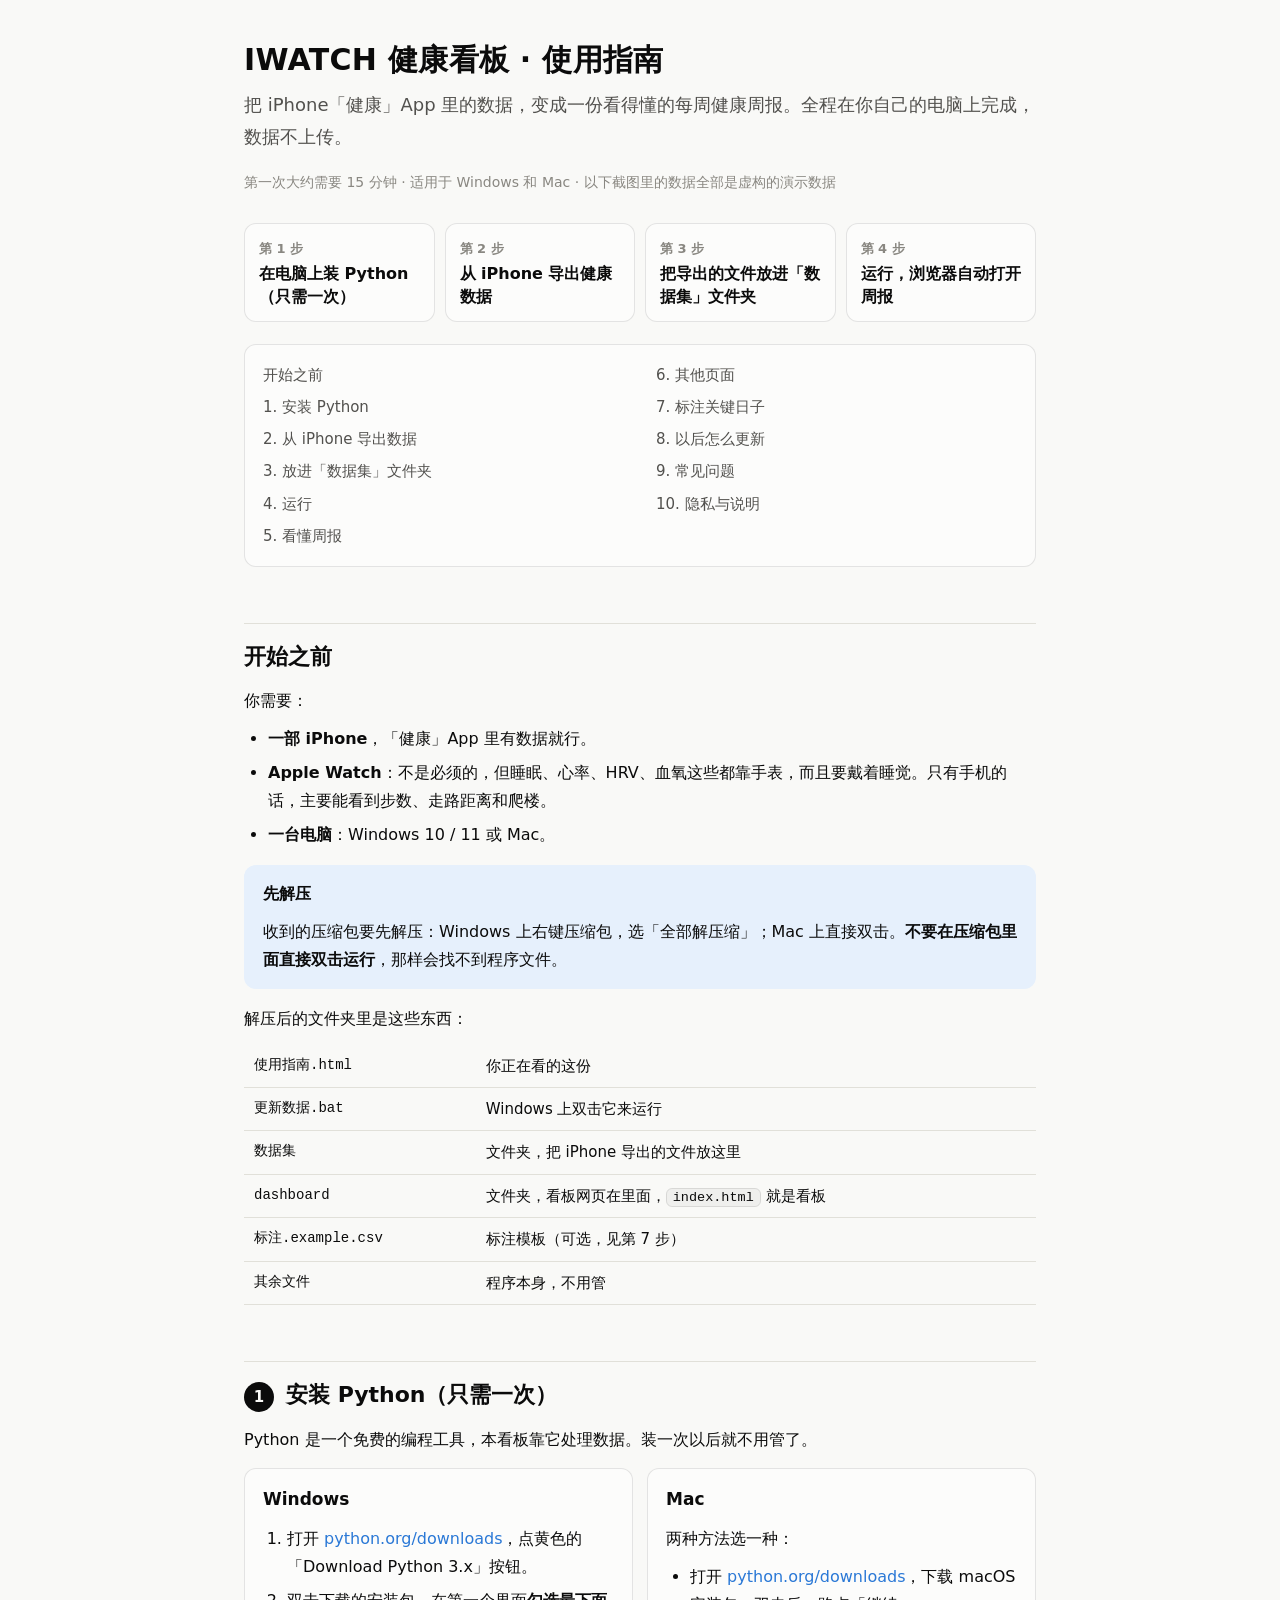
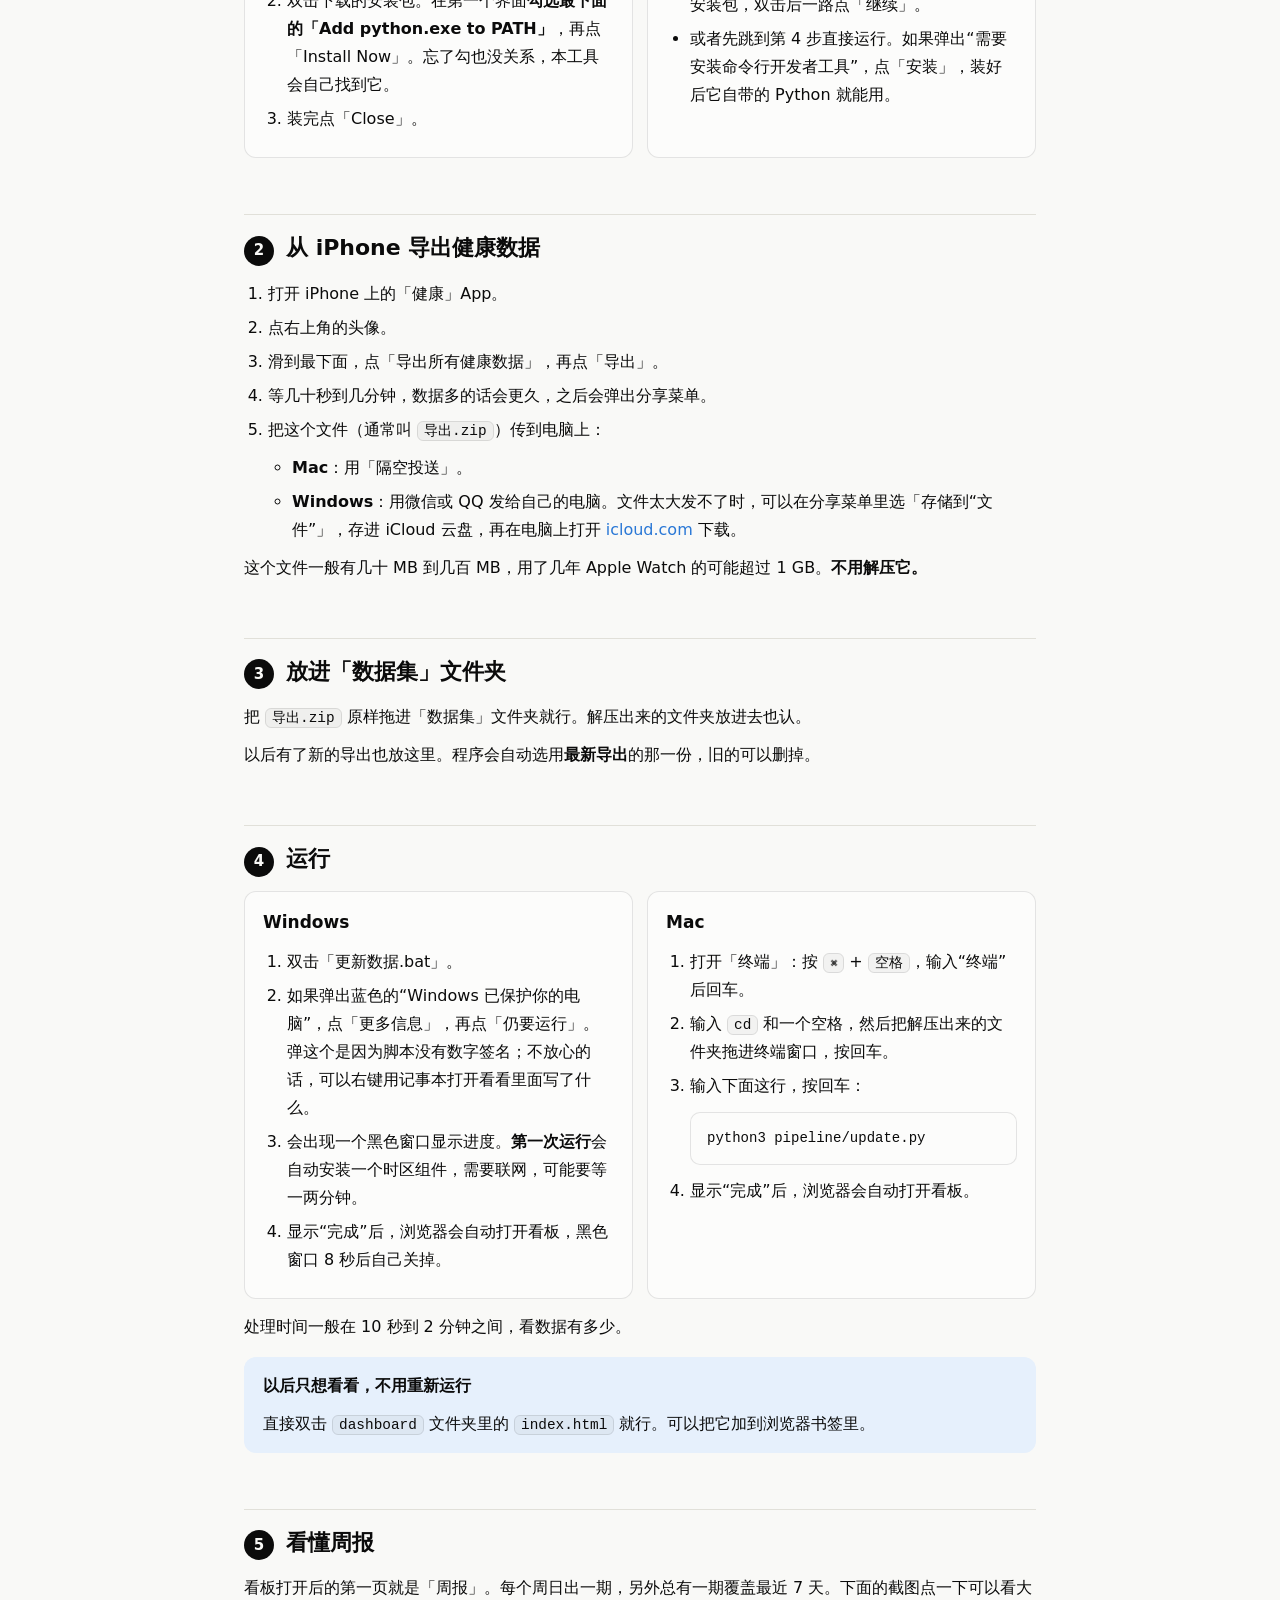
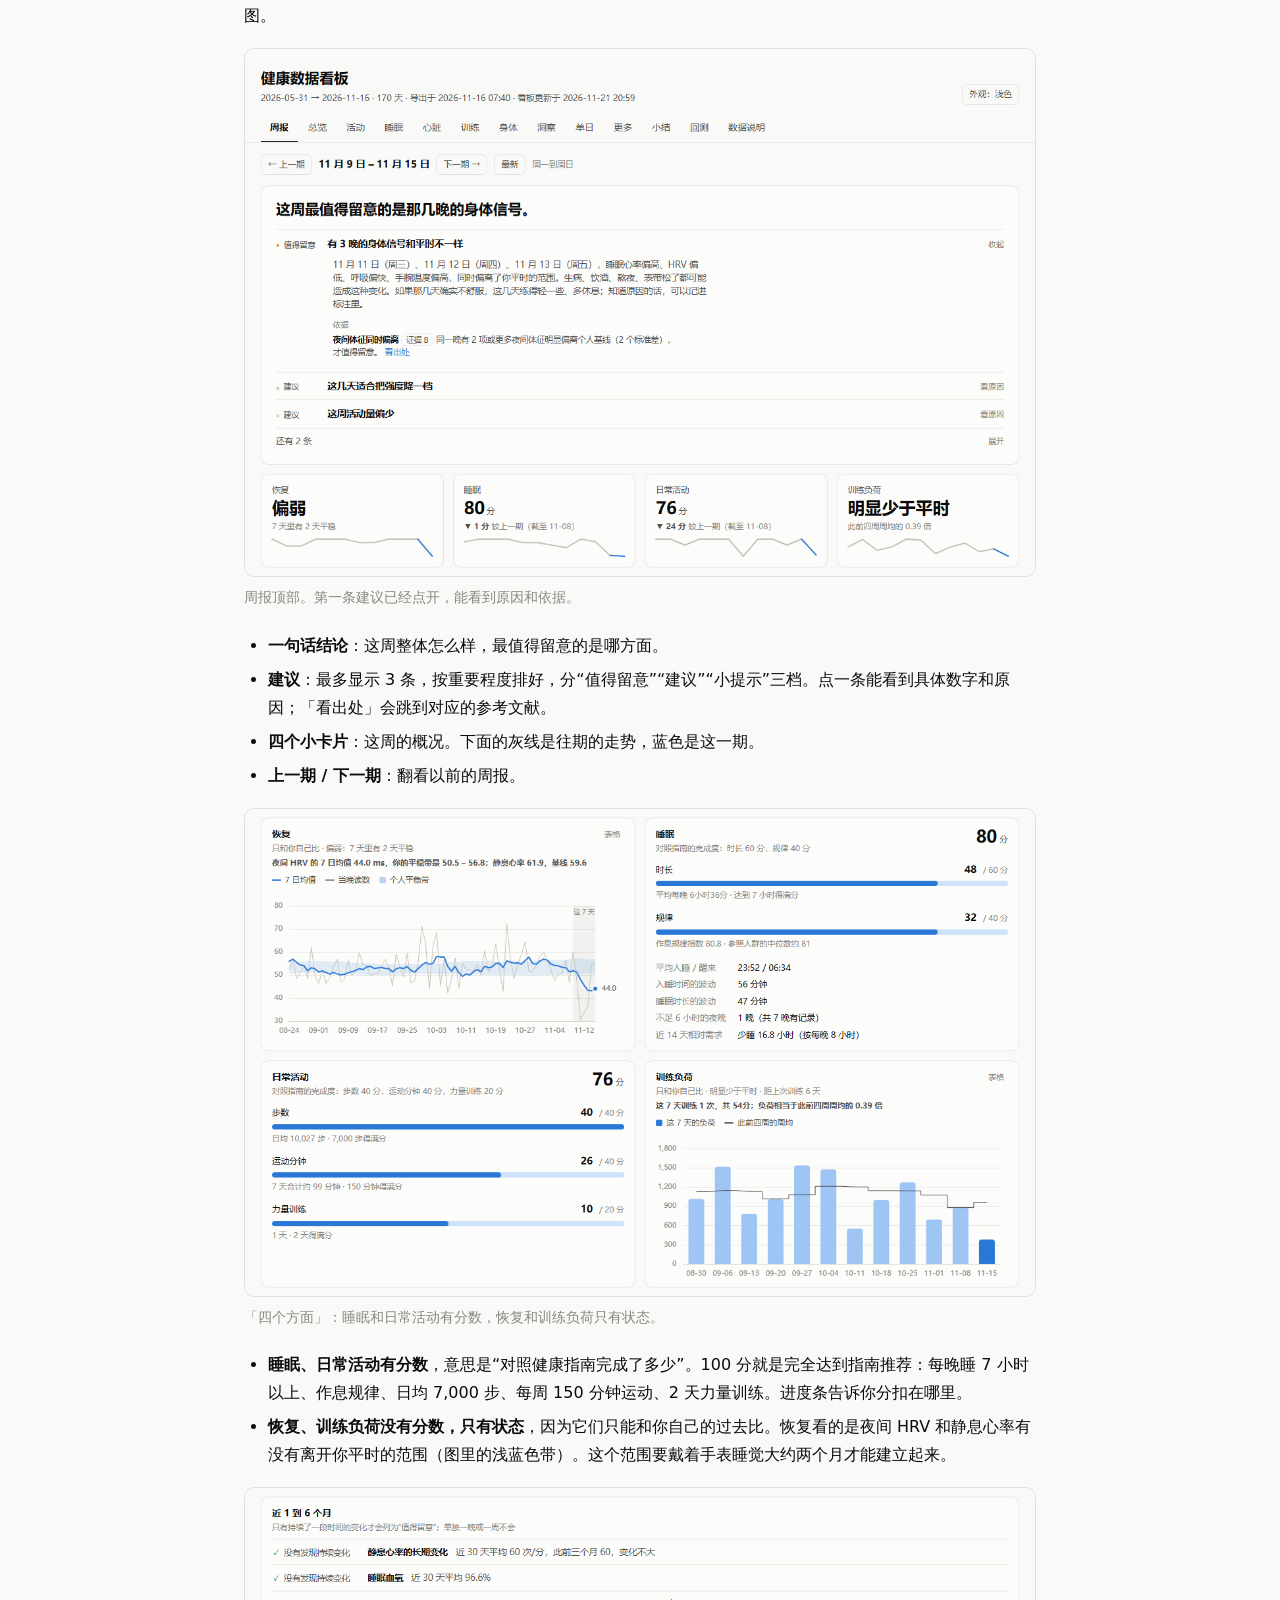
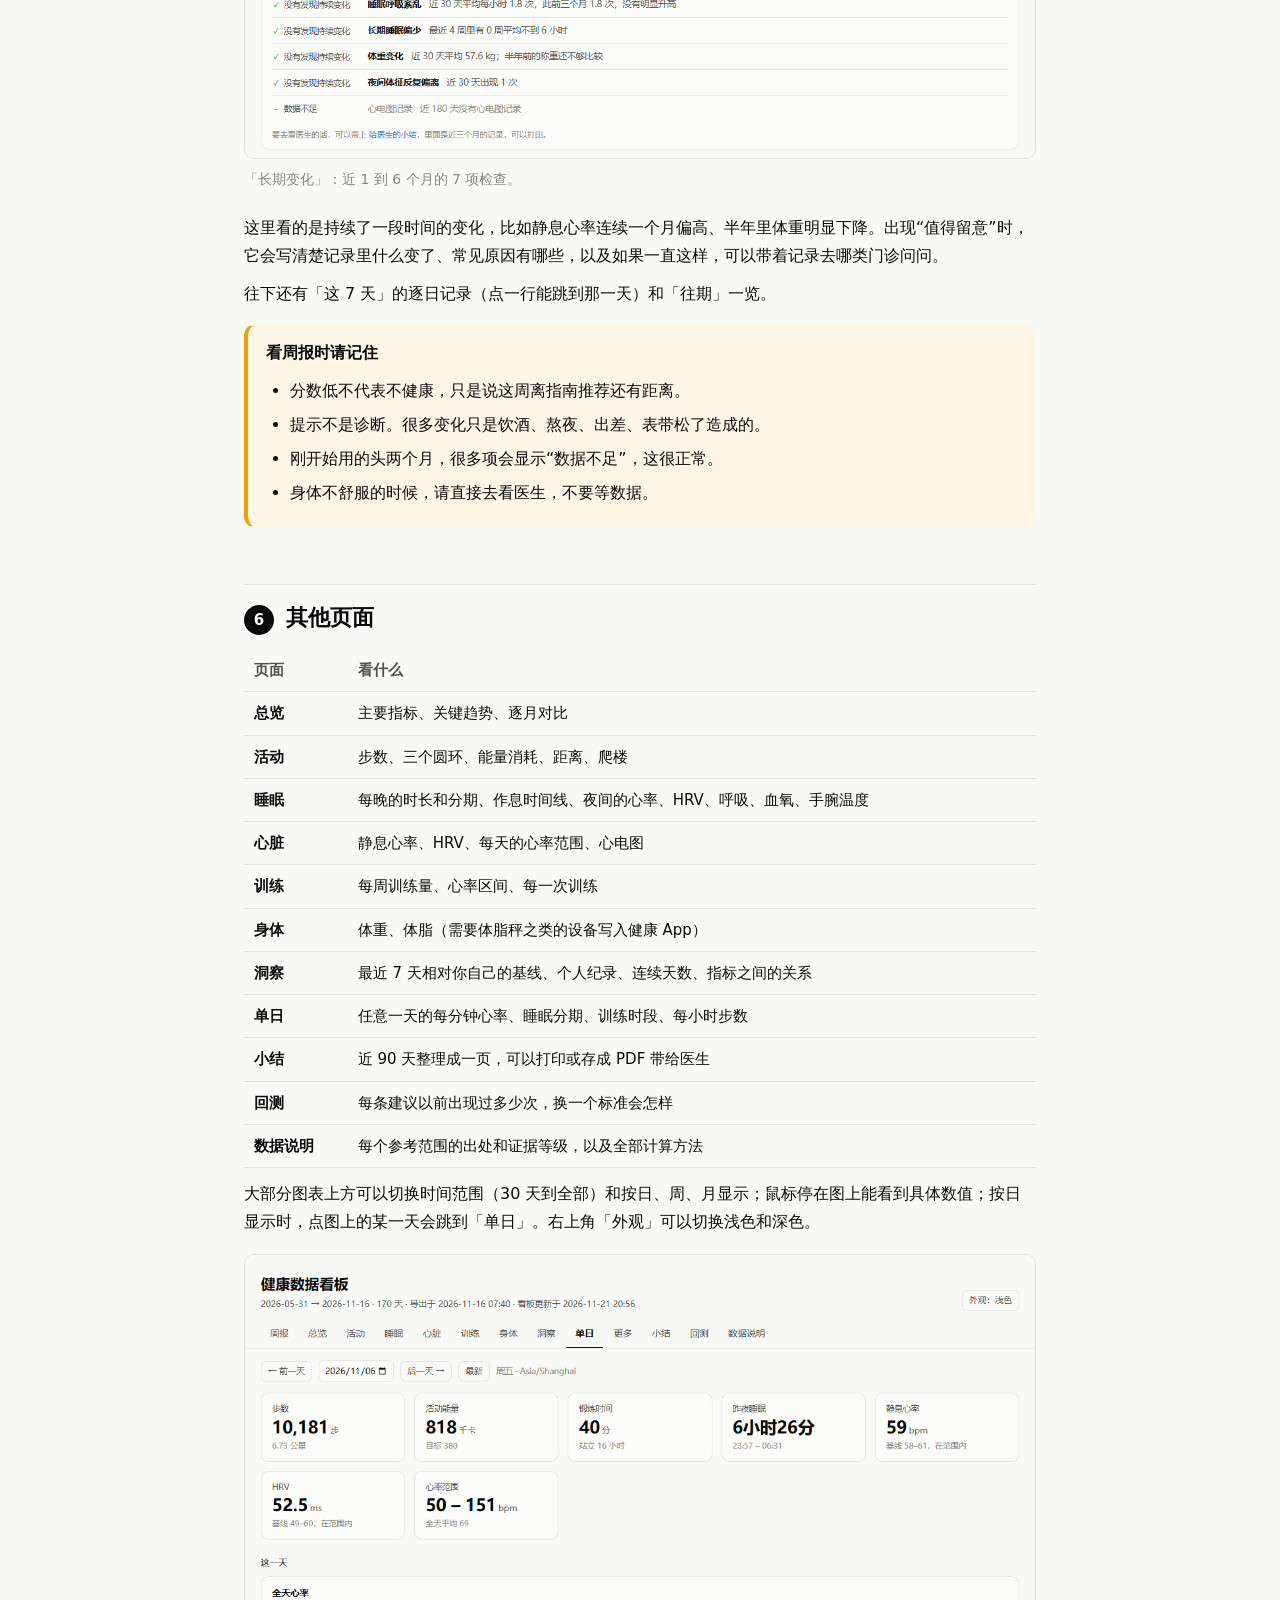
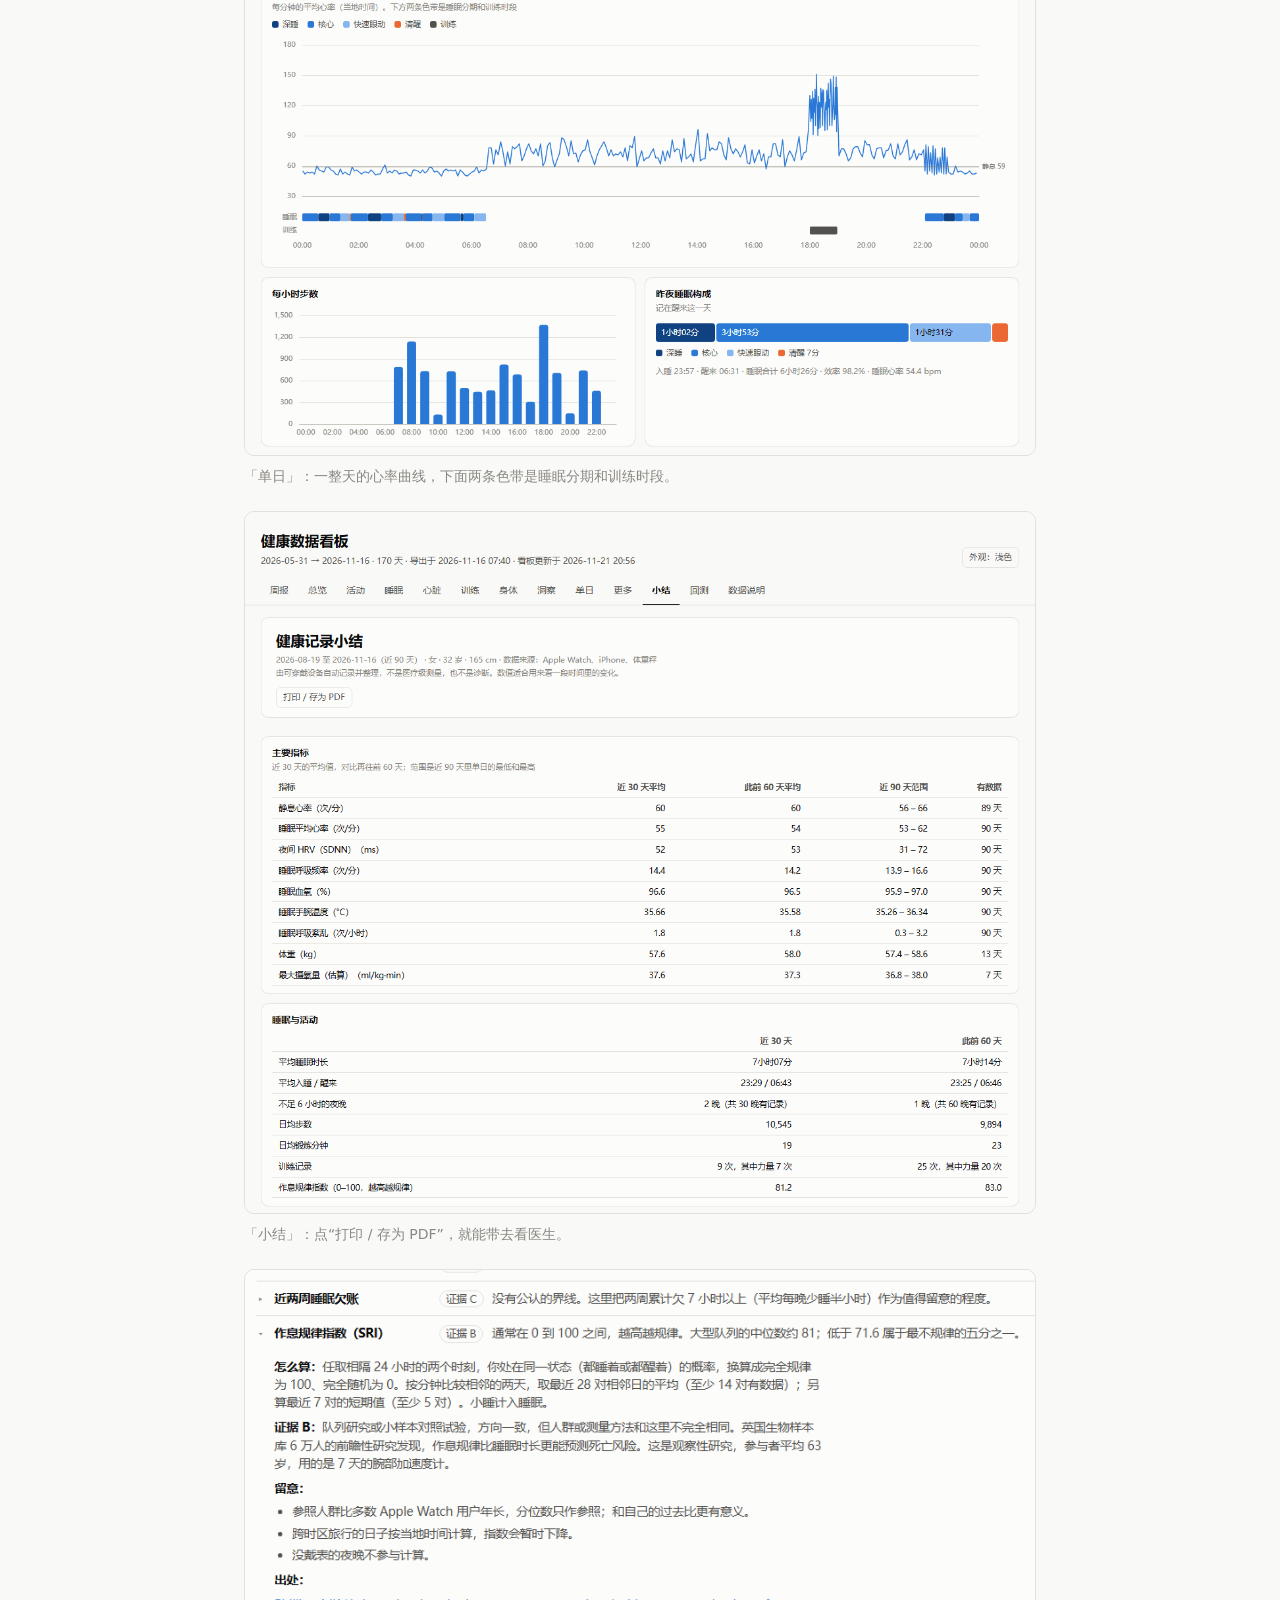
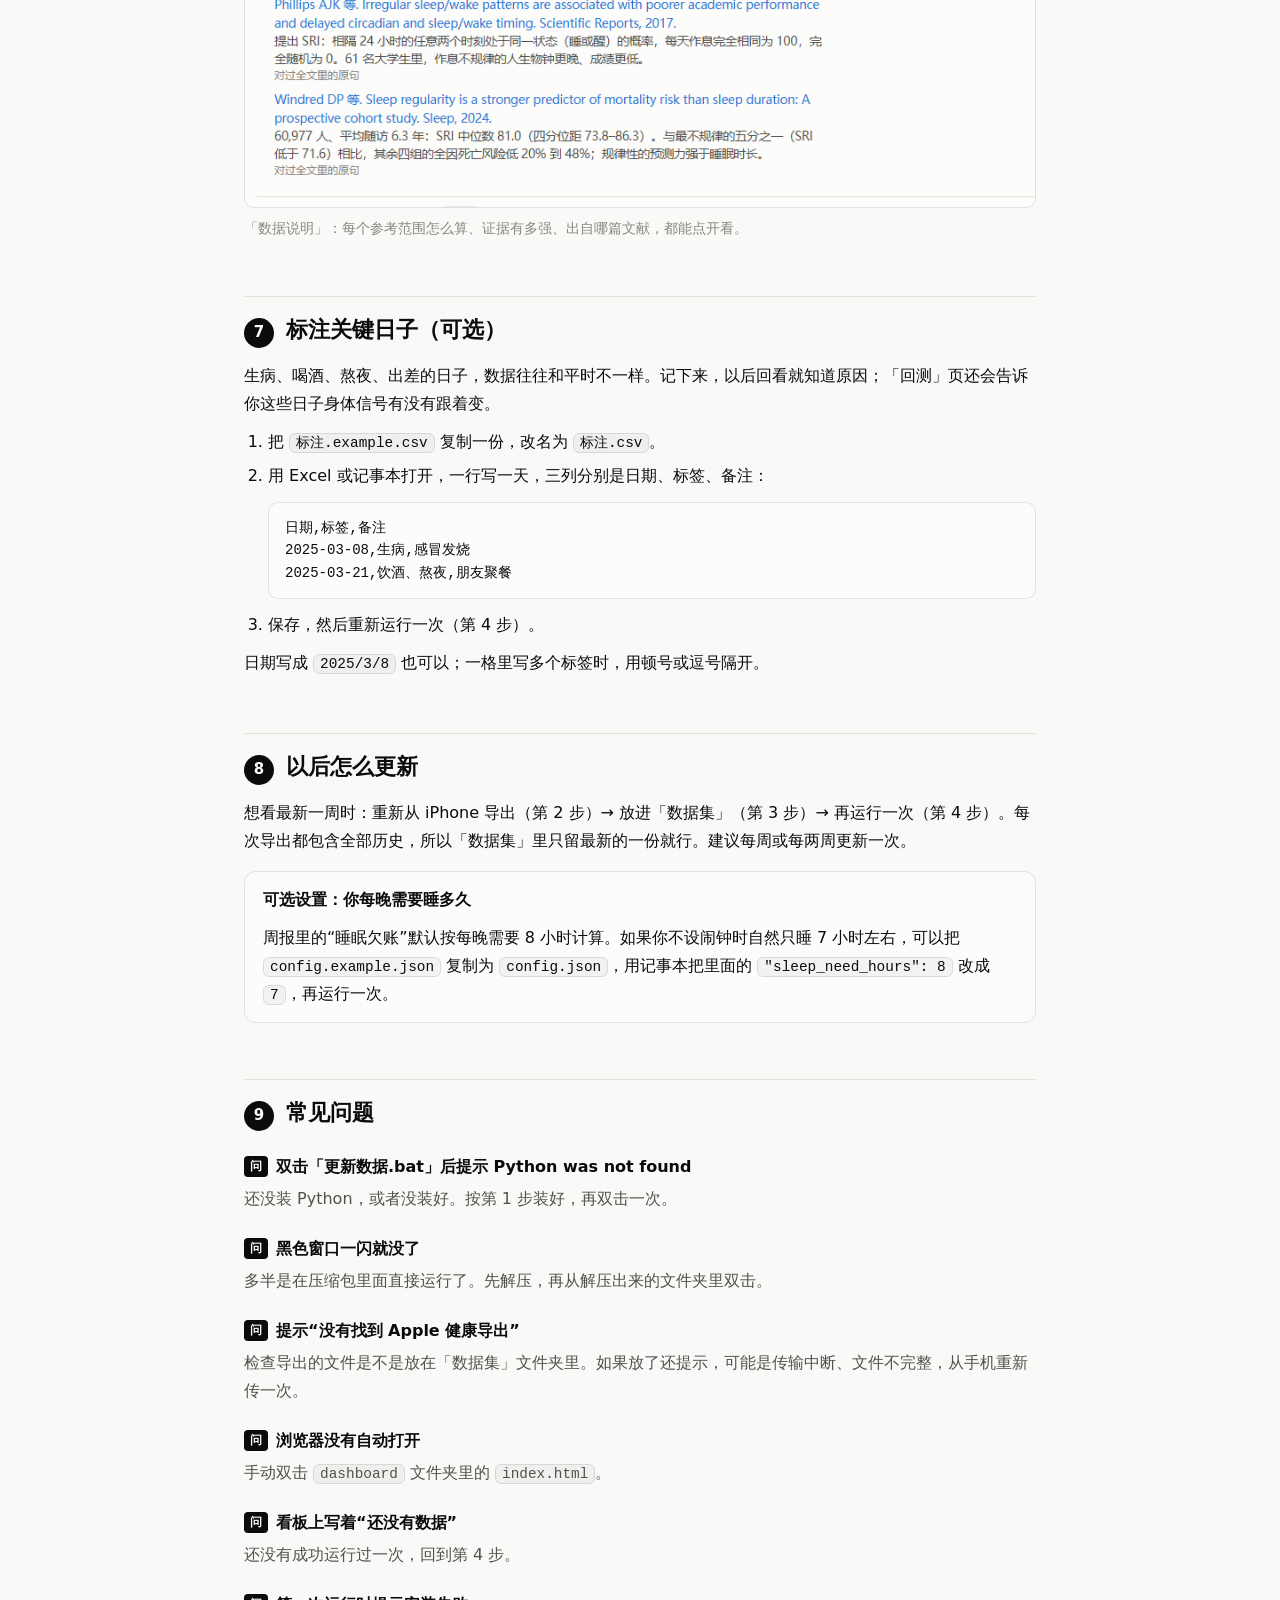
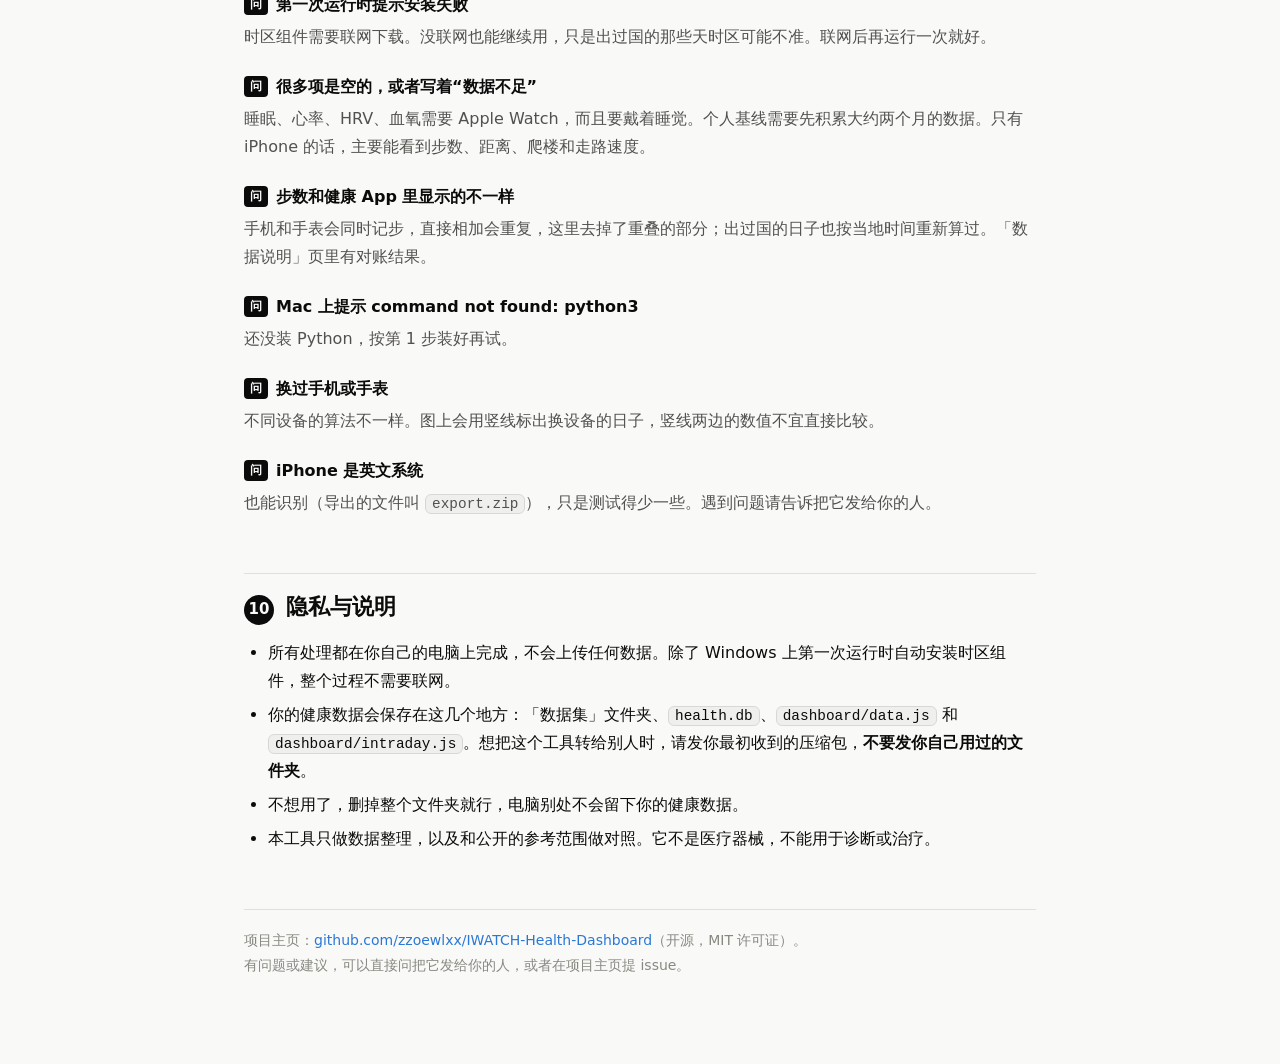
==== 使用指南.html @ f26eefcc "Add an illustrated user guide 使用指南.html walks a first-time user through installing Python, exporting" ====
<!doctype html>
<html lang="zh-CN">
<head>
<meta charset="utf-8">
<meta name="viewport" content="width=device-width, initial-scale=1">
<title>IWATCH 健康看板 · 使用指南</title>
<style>
:root {
  color-scheme: light;
  --plane: #f9f9f7; --surface: #fcfcfb; --ink: #0b0b0b; --ink-2: #52514e; --muted: #898781;
  --line: #e1e0d9; --border: rgba(11, 11, 11, 0.10); --wash: rgba(11, 11, 11, 0.04);
  --accent: #2a78d6; --accent-soft: #e6f0fc; --warm: #fdf5e6; --warm-line: #eda100;
}
@media (prefers-color-scheme: dark) {
  :root {
    color-scheme: dark;
    --plane: #0d0d0d; --surface: #1a1a19; --ink: #f0efec; --ink-2: #c3c2b7; --muted: #898781;
    --line: #2c2c2a; --border: rgba(255, 255, 255, 0.10); --wash: rgba(255, 255, 255, 0.05);
    --accent: #5598e7; --accent-soft: #14273f; --warm: #2a2210; --warm-line: #c98500;
  }
}
* { box-sizing: border-box; }
html { -webkit-text-size-adjust: 100%; scroll-behavior: smooth; }
body {
  margin: 0; background: var(--plane); color: var(--ink);
  font: 16px/1.75 system-ui, -apple-system, "PingFang SC", "Microsoft YaHei UI", "Microsoft YaHei", sans-serif;
}
.wrap { max-width: 840px; margin: 0 auto; padding: 40px 24px 80px; }
a { color: var(--accent); text-decoration: none; }
a:hover { text-decoration: underline; }
h1 { font-size: 30px; line-height: 1.3; margin: 0 0 10px; letter-spacing: 0.01em; }
h2 { font-size: 22px; line-height: 1.4; margin: 56px 0 14px; padding-top: 18px; border-top: 1px solid var(--line); display: flex; align-items: baseline; gap: 12px; }
h2 .n { flex: none; display: inline-grid; place-items: center; width: 30px; height: 30px; border-radius: 50%; background: var(--ink); color: var(--plane); font-size: 15px; font-weight: 700; }
h3 { font-size: 17px; margin: 28px 0 8px; }
p { margin: 10px 0; }
ul, ol { padding-left: 24px; margin: 10px 0; }
li { margin: 6px 0; }
b, strong { font-weight: 650; }
code, kbd, .path {
  font-family: ui-monospace, "SF Mono", Consolas, "Microsoft YaHei UI", monospace; font-size: 0.9em;
  background: var(--wash); border: 1px solid var(--border); border-radius: 6px; padding: 1px 6px;
}
pre {
  font-family: ui-monospace, "SF Mono", Consolas, "Microsoft YaHei UI", monospace; font-size: 14px; line-height: 1.6;
  background: var(--surface); border: 1px solid var(--border); border-radius: 10px; padding: 14px 16px; overflow-x: auto; margin: 12px 0;
}
.lead { font-size: 18px; color: var(--ink-2); margin: 0 0 18px; }
.meta { color: var(--muted); font-size: 14px; }
.quick { margin: 28px 0 8px; display: grid; grid-template-columns: repeat(4, minmax(0, 1fr)); gap: 10px; }
.quick div { background: var(--surface); border: 1px solid var(--border); border-radius: 12px; padding: 14px 14px 12px; }
.quick b { display: block; font-size: 13px; color: var(--muted); font-weight: 600; }
.quick span { display: block; margin-top: 2px; font-weight: 650; line-height: 1.45; }
.toc { margin: 22px 0 0; padding: 14px 18px; background: var(--surface); border: 1px solid var(--border); border-radius: 12px; columns: 2; column-gap: 32px; font-size: 15px; }
.toc a { display: block; padding: 3px 0; color: var(--ink-2); break-inside: avoid; }
.toc a:hover { color: var(--accent); }
.box { margin: 16px 0; padding: 14px 18px; border-radius: 12px; border: 1px solid var(--border); background: var(--surface); }
.box.tip { background: var(--accent-soft); border-color: transparent; }
.box.calm { background: var(--warm); border-color: transparent; border-left: 4px solid var(--warm-line); }
.box > :first-child { margin-top: 0; }
.box > :last-child { margin-bottom: 0; }
.box .t { font-weight: 650; margin-bottom: 4px; }
.os { display: grid; grid-template-columns: 1fr 1fr; gap: 14px; margin: 14px 0; }
.os > div { background: var(--surface); border: 1px solid var(--border); border-radius: 12px; padding: 14px 18px; }
.os h3 { margin-top: 2px; }
figure { margin: 18px 0 22px; }
figure img { display: block; width: 100%; height: auto; border: 1px solid var(--border); border-radius: 10px; }
figcaption { margin-top: 8px; color: var(--muted); font-size: 14px; }
table { width: 100%; border-collapse: collapse; margin: 12px 0; font-size: 15px; }
th, td { text-align: left; vertical-align: top; padding: 8px 10px; border-bottom: 1px solid var(--line); }
th { color: var(--ink-2); font-weight: 600; white-space: nowrap; }
td:first-child { white-space: nowrap; font-weight: 600; }
table.files td:first-child { font-family: ui-monospace, "SF Mono", Consolas, "Microsoft YaHei UI", monospace; font-weight: 500; font-size: 14px; }
figure a { display: block; }
figure a:hover img { border-color: var(--accent); }
.faq h3 { margin: 22px 0 4px; font-size: 16px; }
.faq h3::before { content: "问"; display: inline-block; margin-right: 8px; padding: 0 6px; border-radius: 4px; background: var(--ink); color: var(--plane); font-size: 12px; vertical-align: 2px; }
.faq p { margin: 4px 0 0; color: var(--ink-2); }
.foot { margin-top: 56px; padding-top: 18px; border-top: 1px solid var(--line); color: var(--muted); font-size: 14px; }
@media (max-width: 680px) {
  .wrap { padding: 28px 16px 64px; }
  h1 { font-size: 25px; }
  h2 { font-size: 20px; }
  .quick { grid-template-columns: 1fr 1fr; }
  .os { grid-template-columns: 1fr; }
  .toc { columns: 1; }
  td:first-child { white-space: normal; }
}
@media print {
  :root { color-scheme: light; --plane: #fff; --surface: #fff; --ink: #000; --ink-2: #333; --muted: #555; --line: #ccc;
    --border: rgba(0, 0, 0, 0.2); --wash: #f3f3f3; --accent: #1c5cab; --accent-soft: #eef4fc; --warm: #fdf7ea; }
  body { font-size: 12.5px; line-height: 1.65; }
  h1 { font-size: 24px; } h2 { font-size: 18px; } h3 { font-size: 14px; } .faq h3 { font-size: 13.5px; }
  h2 .n { width: 24px; height: 24px; font-size: 12px; }
  .lead { font-size: 14px; } .meta, figcaption, .foot { font-size: 11.5px; }
  table { font-size: 12px; } table.files td:first-child { font-size: 11.5px; } pre { font-size: 11.5px; }
  .quick span { font-size: 12.5px; }
  .noprint { display: none; }
  figure { margin: 10px 0 14px; }
  figure img { width: auto; max-width: 100%; max-height: 118mm; margin: 0 auto; }
  .wrap { max-width: none; padding: 0; }
  .toc { display: none; }
  h2 { margin-top: 28px; break-after: avoid; }
  h3 { break-after: avoid; }
  figure, .box, .os > div, pre, table, .quick { break-inside: avoid; }
  a { color: inherit; }
  a[href^="http"]::after { content: "（" attr(href) "）"; font-size: 0.85em; color: #555; word-break: break-all; }
  .toc a::after, .foot a::after { content: none; }
}
@page { size: A4; margin: 16mm 15mm; }
</style>
</head>
<body>
<div class="wrap">

<header>
  <h1>IWATCH 健康看板 · 使用指南</h1>
  <p class="lead">把 iPhone「健康」App 里的数据，变成一份看得懂的每周健康周报。全程在你自己的电脑上完成，数据不上传。</p>
  <p class="meta">第一次大约需要 15 分钟 · 适用于 Windows 和 Mac · 以下截图里的数据全部是虚构的演示数据</p>

  <div class="quick" aria-label="四个步骤">
    <div><b>第 1 步</b><span>在电脑上装 Python（只需一次）</span></div>
    <div><b>第 2 步</b><span>从 iPhone 导出健康数据</span></div>
    <div><b>第 3 步</b><span>把导出的文件放进「数据集」文件夹</span></div>
    <div><b>第 4 步</b><span>运行，浏览器自动打开周报</span></div>
  </div>

  <nav class="toc" aria-label="目录">
    <a href="#before">开始之前</a>
    <a href="#python">1. 安装 Python</a>
    <a href="#export">2. 从 iPhone 导出数据</a>
    <a href="#put">3. 放进「数据集」文件夹</a>
    <a href="#run">4. 运行</a>
    <a href="#report">5. 看懂周报</a>
    <a href="#pages">6. 其他页面</a>
    <a href="#notes">7. 标注关键日子</a>
    <a href="#update">8. 以后怎么更新</a>
    <a href="#faq">9. 常见问题</a>
    <a href="#privacy">10. 隐私与说明</a>
  </nav>
</header>

<h2 id="before">开始之前</h2>
<p>你需要：</p>
<ul>
  <li><b>一部 iPhone</b>，「健康」App 里有数据就行。</li>
  <li><b>Apple Watch</b>：不是必须的，但睡眠、心率、HRV、血氧这些都靠手表，而且要戴着睡觉。只有手机的话，主要能看到步数、走路距离和爬楼。</li>
  <li><b>一台电脑</b>：Windows 10 / 11 或 Mac。</li>
</ul>
<div class="box tip">
  <div class="t">先解压</div>
  <p>收到的压缩包要先解压：Windows 上右键压缩包，选「全部解压缩」；Mac 上直接双击。<b>不要在压缩包里面直接双击运行</b>，那样会找不到程序文件。</p>
</div>
<p>解压后的文件夹里是这些东西：</p>
<table class="files">
  <tbody>
    <tr><td>使用指南.html</td><td>你正在看的这份</td></tr>
    <tr><td>更新数据.bat</td><td>Windows 上双击它来运行</td></tr>
    <tr><td>数据集</td><td>文件夹，把 iPhone 导出的文件放这里</td></tr>
    <tr><td>dashboard</td><td>文件夹，看板网页在里面，<span class="path">index.html</span> 就是看板</td></tr>
    <tr><td>标注.example.csv</td><td>标注模板（可选，见第 7 步）</td></tr>
    <tr><td>其余文件</td><td>程序本身，不用管</td></tr>
  </tbody>
</table>

<h2 id="python"><span class="n">1</span>安装 Python（只需一次）</h2>
<p>Python 是一个免费的编程工具，本看板靠它处理数据。装一次以后就不用管了。</p>
<div class="os">
  <div>
    <h3>Windows</h3>
    <ol>
      <li>打开 <a href="https://www.python.org/downloads/">python.org/downloads</a>，点黄色的「Download Python 3.x」按钮。</li>
      <li>双击下载的安装包。在第一个界面<b>勾选最下面的「Add python.exe to PATH」</b>，再点「Install Now」。忘了勾也没关系，本工具会自己找到它。</li>
      <li>装完点「Close」。</li>
    </ol>
  </div>
  <div>
    <h3>Mac</h3>
    <p>两种方法选一种：</p>
    <ul>
      <li>打开 <a href="https://www.python.org/downloads/">python.org/downloads</a>，下载 macOS 安装包，双击后一路点「继续」。</li>
      <li>或者先跳到第 4 步直接运行。如果弹出“需要安装命令行开发者工具”，点「安装」，装好后它自带的 Python 就能用。</li>
    </ul>
  </div>
</div>

<h2 id="export"><span class="n">2</span>从 iPhone 导出健康数据</h2>
<ol>
  <li>打开 iPhone 上的「健康」App。</li>
  <li>点右上角的头像。</li>
  <li>滑到最下面，点「导出所有健康数据」，再点「导出」。</li>
  <li>等几十秒到几分钟，数据多的话会更久，之后会弹出分享菜单。</li>
  <li>把这个文件（通常叫 <span class="path">导出.zip</span>）传到电脑上：
    <ul>
      <li><b>Mac</b>：用「隔空投送」。</li>
      <li><b>Windows</b>：用微信或 QQ 发给自己的电脑。文件太大发不了时，可以在分享菜单里选「存储到“文件”」，存进 iCloud 云盘，再在电脑上打开 <a href="https://www.icloud.com/iclouddrive">icloud.com</a> 下载。</li>
    </ul>
  </li>
</ol>
<p>这个文件一般有几十 MB 到几百 MB，用了几年 Apple Watch 的可能超过 1 GB。<b>不用解压它。</b></p>

<h2 id="put"><span class="n">3</span>放进「数据集」文件夹</h2>
<p>把 <span class="path">导出.zip</span> 原样拖进「数据集」文件夹就行。解压出来的文件夹放进去也认。</p>
<p>以后有了新的导出也放这里。程序会自动选用<b>最新导出</b>的那一份，旧的可以删掉。</p>

<h2 id="run"><span class="n">4</span>运行</h2>
<div class="os">
  <div>
    <h3>Windows</h3>
    <ol>
      <li>双击「更新数据.bat」。</li>
      <li>如果弹出蓝色的“Windows 已保护你的电脑”，点「更多信息」，再点「仍要运行」。弹这个是因为脚本没有数字签名；不放心的话，可以右键用记事本打开看看里面写了什么。</li>
      <li>会出现一个黑色窗口显示进度。<b>第一次运行</b>会自动安装一个时区组件，需要联网，可能要等一两分钟。</li>
      <li>显示“完成”后，浏览器会自动打开看板，黑色窗口 8 秒后自己关掉。</li>
    </ol>
  </div>
  <div>
    <h3>Mac</h3>
    <ol>
      <li>打开「终端」：按 <kbd>⌘</kbd> + <kbd>空格</kbd>，输入“终端”后回车。</li>
      <li>输入 <code>cd</code> 和一个空格，然后把解压出来的文件夹拖进终端窗口，按回车。</li>
      <li>输入下面这行，按回车：
        <pre>python3 pipeline/update.py</pre></li>
      <li>显示“完成”后，浏览器会自动打开看板。</li>
    </ol>
  </div>
</div>
<p>处理时间一般在 10 秒到 2 分钟之间，看数据有多少。</p>
<div class="box tip">
  <div class="t">以后只想看看，不用重新运行</div>
  <p>直接双击 <span class="path">dashboard</span> 文件夹里的 <span class="path">index.html</span> 就行。可以把它加到浏览器书签里。</p>
</div>

<h2 id="report"><span class="n">5</span>看懂周报</h2>
<p>看板打开后的第一页就是「周报」。每个周日出一期，另外总有一期覆盖最近 7 天。<span class="noprint">下面的截图点一下可以看大图。</span></p>
<figure>
  <a href="docs/guide/report-top.png" target="_blank" title="点击查看原图"><img src="docs/guide/report-top.png" alt="周报顶部：一句话结论、展开的建议、四个概况卡片" loading="lazy"></a>
  <figcaption>周报顶部。第一条建议已经点开，能看到原因和依据。</figcaption>
</figure>
<ul>
  <li><b>一句话结论</b>：这周整体怎么样，最值得留意的是哪方面。</li>
  <li><b>建议</b>：最多显示 3 条，按重要程度排好，分“值得留意”“建议”“小提示”三档。点一条能看到具体数字和原因；「看出处」会跳到对应的参考文献。</li>
  <li><b>四个小卡片</b>：这周的概况。下面的灰线是往期的走势，蓝色是这一期。</li>
  <li><b>上一期 / 下一期</b>：翻看以前的周报。</li>
</ul>

<figure>
  <a href="docs/guide/report-sections.png" target="_blank" title="点击查看原图"><img src="docs/guide/report-sections.png" alt="四个方面：恢复、睡眠、日常活动、训练负荷" loading="lazy"></a>
  <figcaption>「四个方面」：睡眠和日常活动有分数，恢复和训练负荷只有状态。</figcaption>
</figure>
<ul>
  <li><b>睡眠、日常活动有分数</b>，意思是“对照健康指南完成了多少”。100 分就是完全达到指南推荐：每晚睡 7 小时以上、作息规律、日均 7,000 步、每周 150 分钟运动、2 天力量训练。进度条告诉你分扣在哪里。</li>
  <li><b>恢复、训练负荷没有分数，只有状态</b>，因为它们只能和你自己的过去比。恢复看的是夜间 HRV 和静息心率有没有离开你平时的范围（图里的浅蓝色带）。这个范围要戴着手表睡觉大约两个月才能建立起来。</li>
</ul>

<figure>
  <a href="docs/guide/report-long.png" target="_blank" title="点击查看原图"><img src="docs/guide/report-long.png" alt="长期变化：近 1 到 6 个月的 7 项检查" loading="lazy"></a>
  <figcaption>「长期变化」：近 1 到 6 个月的 7 项检查。</figcaption>
</figure>
<p>这里看的是持续了一段时间的变化，比如静息心率连续一个月偏高、半年里体重明显下降。出现“值得留意”时，它会写清楚记录里什么变了、常见原因有哪些，以及如果一直这样，可以带着记录去哪类门诊问问。</p>
<p>往下还有「这 7 天」的逐日记录（点一行能跳到那一天）和「往期」一览。</p>

<div class="box calm">
  <div class="t">看周报时请记住</div>
  <ul>
    <li>分数低不代表不健康，只是说这周离指南推荐还有距离。</li>
    <li>提示不是诊断。很多变化只是饮酒、熬夜、出差、表带松了造成的。</li>
    <li>刚开始用的头两个月，很多项会显示“数据不足”，这很正常。</li>
    <li>身体不舒服的时候，请直接去看医生，不要等数据。</li>
  </ul>
</div>

<h2 id="pages"><span class="n">6</span>其他页面</h2>
<table>
  <thead><tr><th>页面</th><th>看什么</th></tr></thead>
  <tbody>
    <tr><td>总览</td><td>主要指标、关键趋势、逐月对比</td></tr>
    <tr><td>活动</td><td>步数、三个圆环、能量消耗、距离、爬楼</td></tr>
    <tr><td>睡眠</td><td>每晚的时长和分期、作息时间线、夜间的心率、HRV、呼吸、血氧、手腕温度</td></tr>
    <tr><td>心脏</td><td>静息心率、HRV、每天的心率范围、心电图</td></tr>
    <tr><td>训练</td><td>每周训练量、心率区间、每一次训练</td></tr>
    <tr><td>身体</td><td>体重、体脂（需要体脂秤之类的设备写入健康 App）</td></tr>
    <tr><td>洞察</td><td>最近 7 天相对你自己的基线、个人纪录、连续天数、指标之间的关系</td></tr>
    <tr><td>单日</td><td>任意一天的每分钟心率、睡眠分期、训练时段、每小时步数</td></tr>
    <tr><td>小结</td><td>近 90 天整理成一页，可以打印或存成 PDF 带给医生</td></tr>
    <tr><td>回测</td><td>每条建议以前出现过多少次，换一个标准会怎样</td></tr>
    <tr><td>数据说明</td><td>每个参考范围的出处和证据等级，以及全部计算方法</td></tr>
  </tbody>
</table>
<p>大部分图表上方可以切换时间范围（30 天到全部）和按日、周、月显示；鼠标停在图上能看到具体数值；按日显示时，点图上的某一天会跳到「单日」。右上角「外观」可以切换浅色和深色。</p>

<figure>
  <a href="docs/guide/day.png" target="_blank" title="点击查看原图"><img src="docs/guide/day.png" alt="单日页：当天的步数、睡眠、心率，全天心率曲线和睡眠分期" loading="lazy"></a>
  <figcaption>「单日」：一整天的心率曲线，下面两条色带是睡眠分期和训练时段。</figcaption>
</figure>
<figure>
  <a href="docs/guide/summary.png" target="_blank" title="点击查看原图"><img src="docs/guide/summary.png" alt="小结页：近 90 天的主要指标和睡眠活动对比" loading="lazy"></a>
  <figcaption>「小结」：点“打印 / 存为 PDF”，就能带去看医生。</figcaption>
</figure>
<figure>
  <a href="docs/guide/notes-ref.png" target="_blank" title="点击查看原图"><img src="docs/guide/notes-ref.png" alt="数据说明页：作息规律指数的计算方法、证据等级和出处" loading="lazy"></a>
  <figcaption>「数据说明」：每个参考范围怎么算、证据有多强、出自哪篇文献，都能点开看。</figcaption>
</figure>

<h2 id="notes"><span class="n">7</span>标注关键日子（可选）</h2>
<p>生病、喝酒、熬夜、出差的日子，数据往往和平时不一样。记下来，以后回看就知道原因；「回测」页还会告诉你这些日子身体信号有没有跟着变。</p>
<ol>
  <li>把 <span class="path">标注.example.csv</span> 复制一份，改名为 <span class="path">标注.csv</span>。</li>
  <li>用 Excel 或记事本打开，一行写一天，三列分别是日期、标签、备注：
<pre>日期,标签,备注
2025-03-08,生病,感冒发烧
2025-03-21,饮酒、熬夜,朋友聚餐</pre></li>
  <li>保存，然后重新运行一次（第 4 步）。</li>
</ol>
<p>日期写成 <code>2025/3/8</code> 也可以；一格里写多个标签时，用顿号或逗号隔开。</p>

<h2 id="update"><span class="n">8</span>以后怎么更新</h2>
<p>想看最新一周时：重新从 iPhone 导出（第 2 步）→ 放进「数据集」（第 3 步）→ 再运行一次（第 4 步）。每次导出都包含全部历史，所以「数据集」里只留最新的一份就行。建议每周或每两周更新一次。</p>
<div class="box">
  <div class="t">可选设置：你每晚需要睡多久</div>
  <p>周报里的“睡眠欠账”默认按每晚需要 8 小时计算。如果你不设闹钟时自然只睡 7 小时左右，可以把 <span class="path">config.example.json</span> 复制为 <span class="path">config.json</span>，用记事本把里面的 <code>"sleep_need_hours": 8</code> 改成 <code>7</code>，再运行一次。</p>
</div>

<h2 id="faq"><span class="n">9</span>常见问题</h2>
<div class="faq">
  <h3>双击「更新数据.bat」后提示 Python was not found</h3>
  <p>还没装 Python，或者没装好。按第 1 步装好，再双击一次。</p>
  <h3>黑色窗口一闪就没了</h3>
  <p>多半是在压缩包里面直接运行了。先解压，再从解压出来的文件夹里双击。</p>
  <h3>提示“没有找到 Apple 健康导出”</h3>
  <p>检查导出的文件是不是放在「数据集」文件夹里。如果放了还提示，可能是传输中断、文件不完整，从手机重新传一次。</p>
  <h3>浏览器没有自动打开</h3>
  <p>手动双击 <span class="path">dashboard</span> 文件夹里的 <span class="path">index.html</span>。</p>
  <h3>看板上写着“还没有数据”</h3>
  <p>还没有成功运行过一次，回到第 4 步。</p>
  <h3>第一次运行时提示安装失败</h3>
  <p>时区组件需要联网下载。没联网也能继续用，只是出过国的那些天时区可能不准。联网后再运行一次就好。</p>
  <h3>很多项是空的，或者写着“数据不足”</h3>
  <p>睡眠、心率、HRV、血氧需要 Apple Watch，而且要戴着睡觉。个人基线需要先积累大约两个月的数据。只有 iPhone 的话，主要能看到步数、距离、爬楼和走路速度。</p>
  <h3>步数和健康 App 里显示的不一样</h3>
  <p>手机和手表会同时记步，直接相加会重复，这里去掉了重叠的部分；出过国的日子也按当地时间重新算过。「数据说明」页里有对账结果。</p>
  <h3>Mac 上提示 command not found: python3</h3>
  <p>还没装 Python，按第 1 步装好再试。</p>
  <h3>换过手机或手表</h3>
  <p>不同设备的算法不一样。图上会用竖线标出换设备的日子，竖线两边的数值不宜直接比较。</p>
  <h3>iPhone 是英文系统</h3>
  <p>也能识别（导出的文件叫 <span class="path">export.zip</span>），只是测试得少一些。遇到问题请告诉把它发给你的人。</p>
</div>

<h2 id="privacy"><span class="n">10</span>隐私与说明</h2>
<ul>
  <li>所有处理都在你自己的电脑上完成，不会上传任何数据。除了 Windows 上第一次运行时自动安装时区组件，整个过程不需要联网。</li>
  <li>你的健康数据会保存在这几个地方：「数据集」文件夹、<span class="path">health.db</span>、<span class="path">dashboard/data.js</span> 和 <span class="path">dashboard/intraday.js</span>。想把这个工具转给别人时，请发你最初收到的压缩包，<b>不要发你自己用过的文件夹</b>。</li>
  <li>不想用了，删掉整个文件夹就行，电脑别处不会留下你的健康数据。</li>
  <li>本工具只做数据整理，以及和公开的参考范围做对照。它不是医疗器械，不能用于诊断或治疗。</li>
</ul>

<p class="foot">
  项目主页：<a href="https://github.com/zzoewlxx/IWATCH-Health-Dashboard">github.com/zzoewlxx/IWATCH-Health-Dashboard</a>（开源，MIT 许可证）。<br>
  有问题或建议，可以直接问把它发给你的人，或者在项目主页提 issue。
</p>

</div>
</body>
</html>
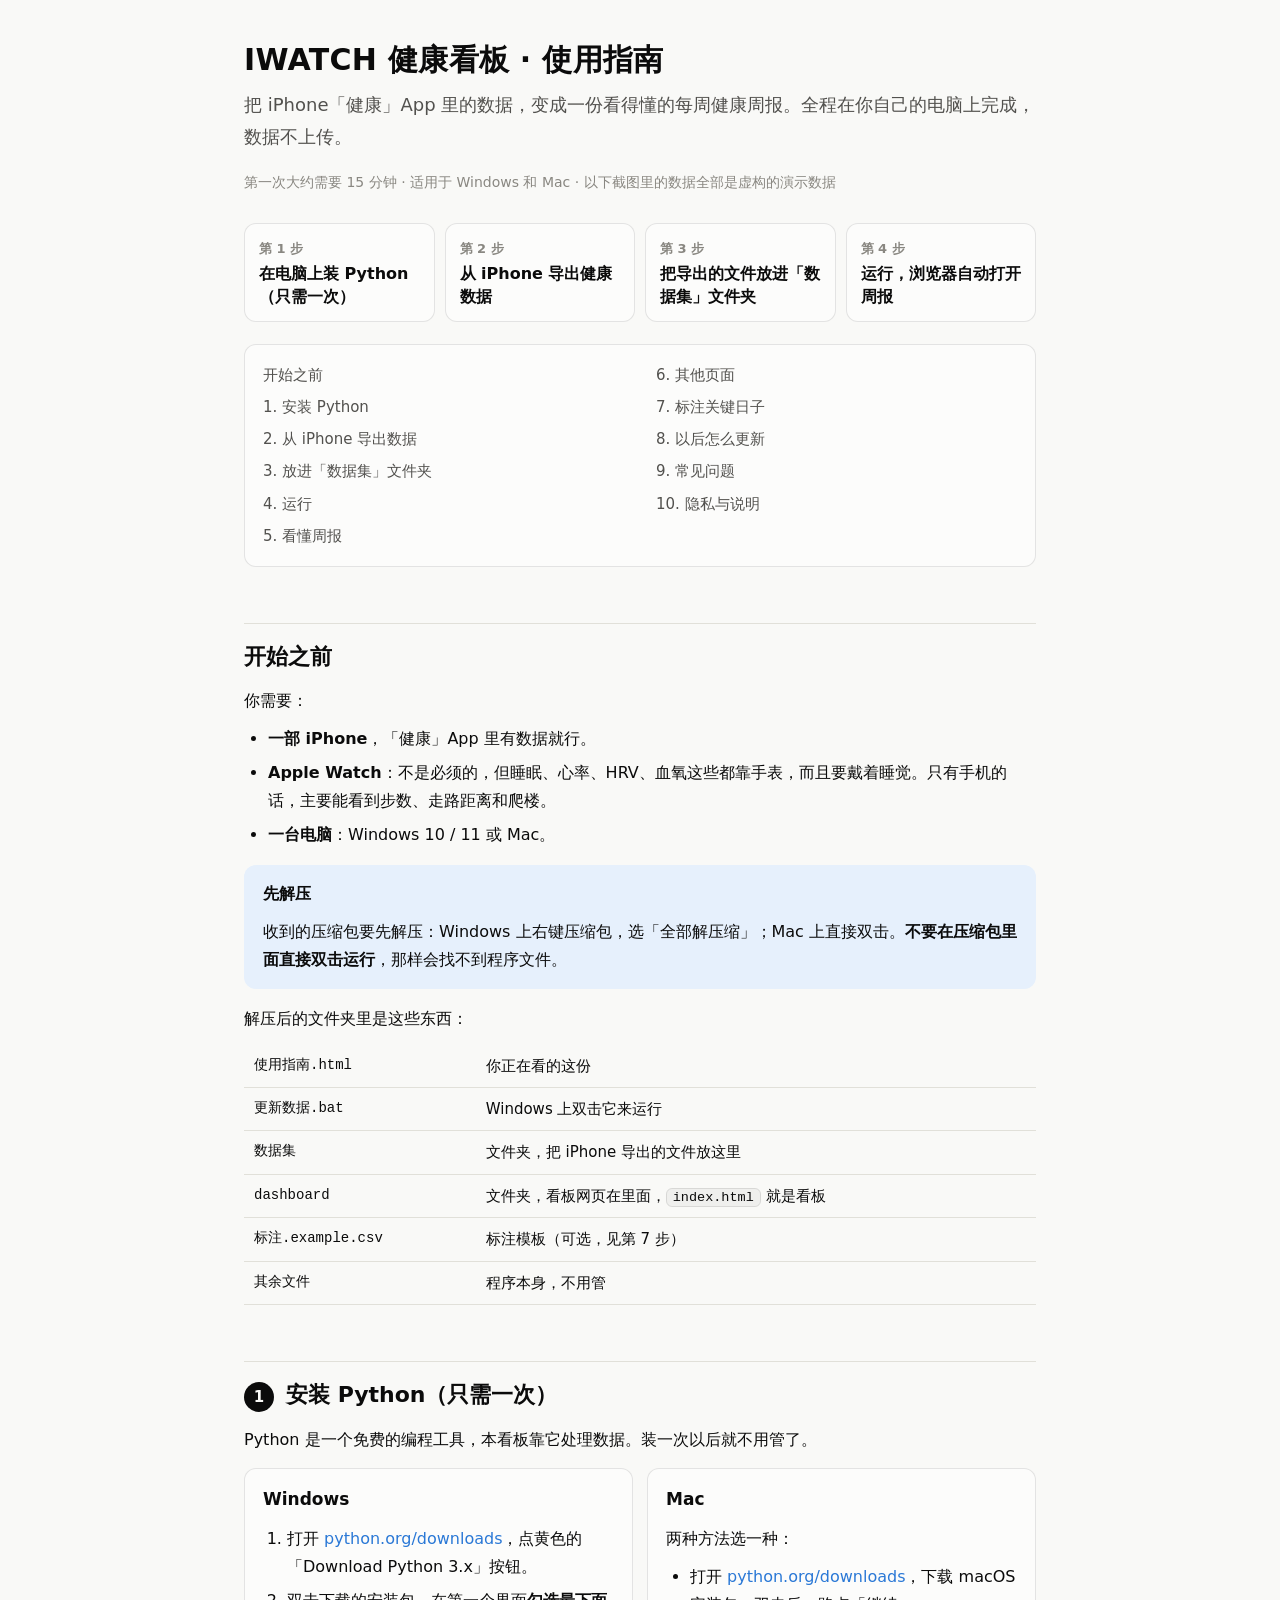
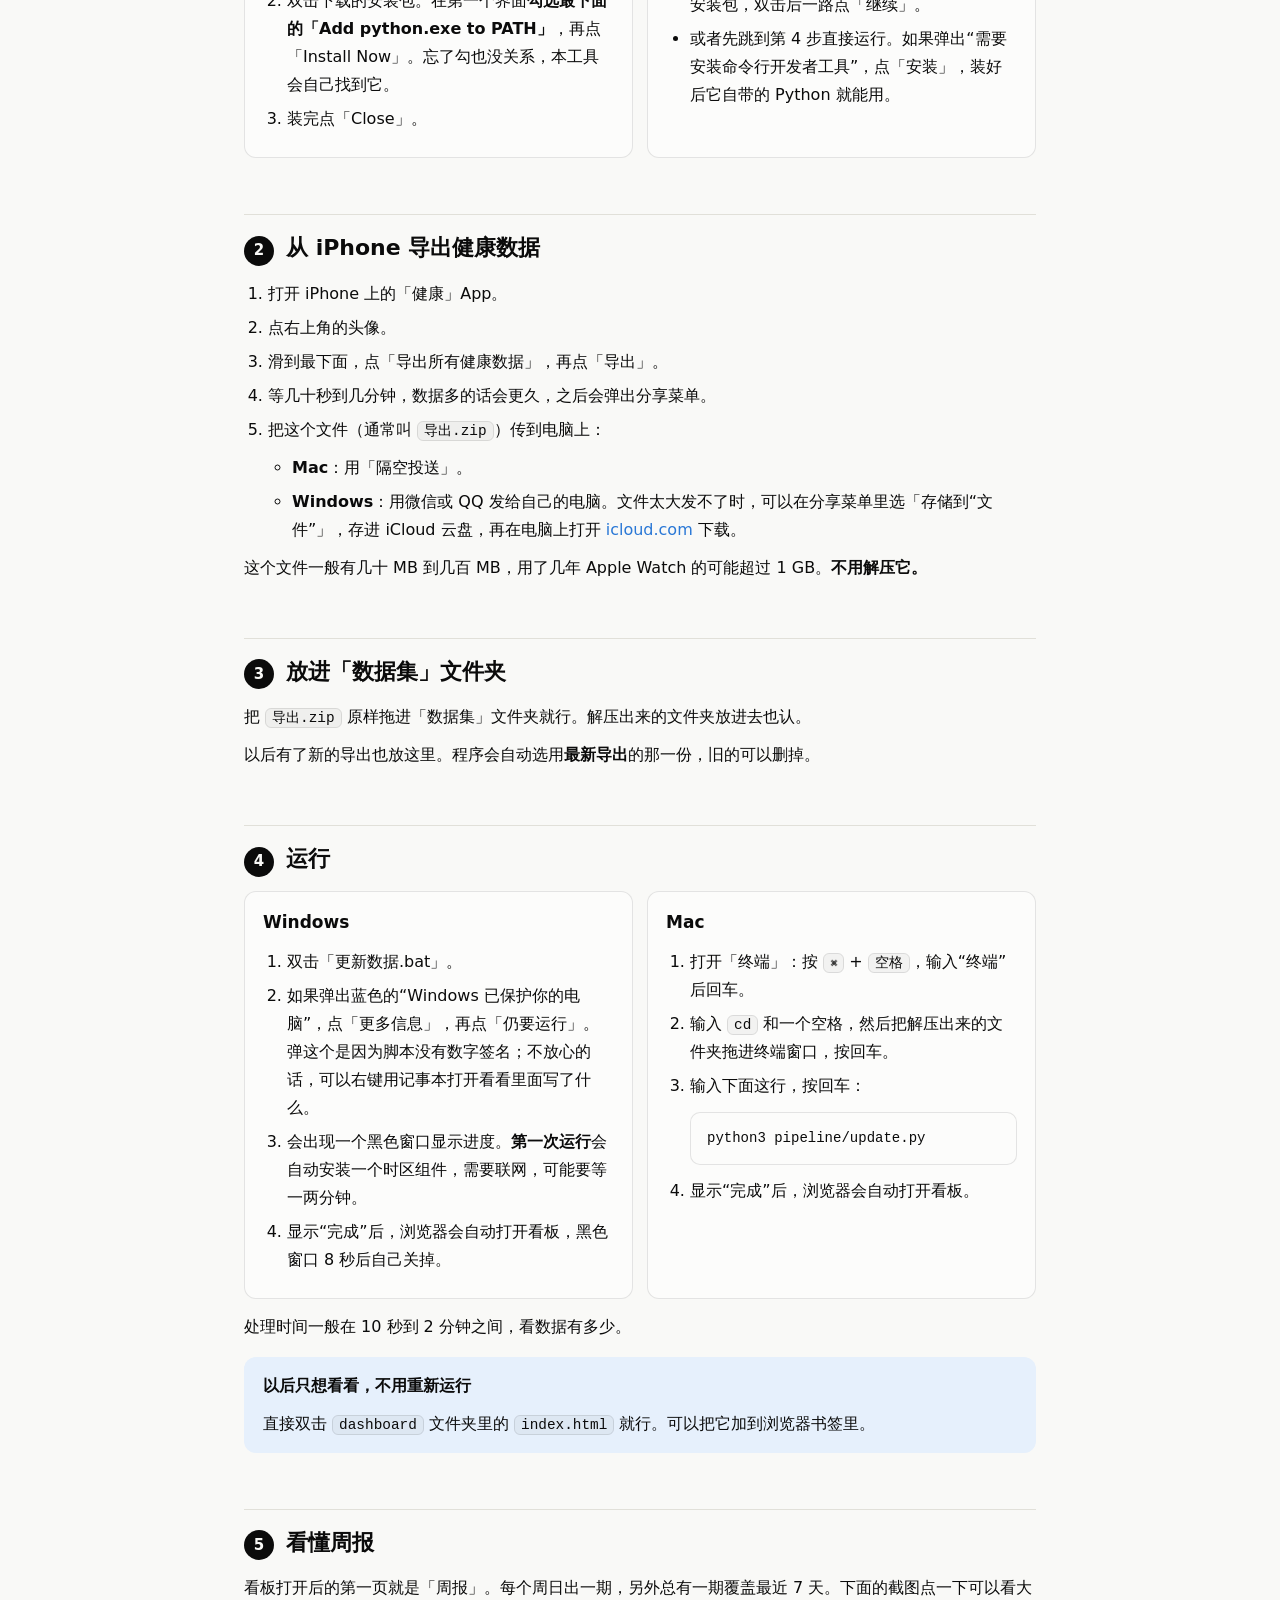
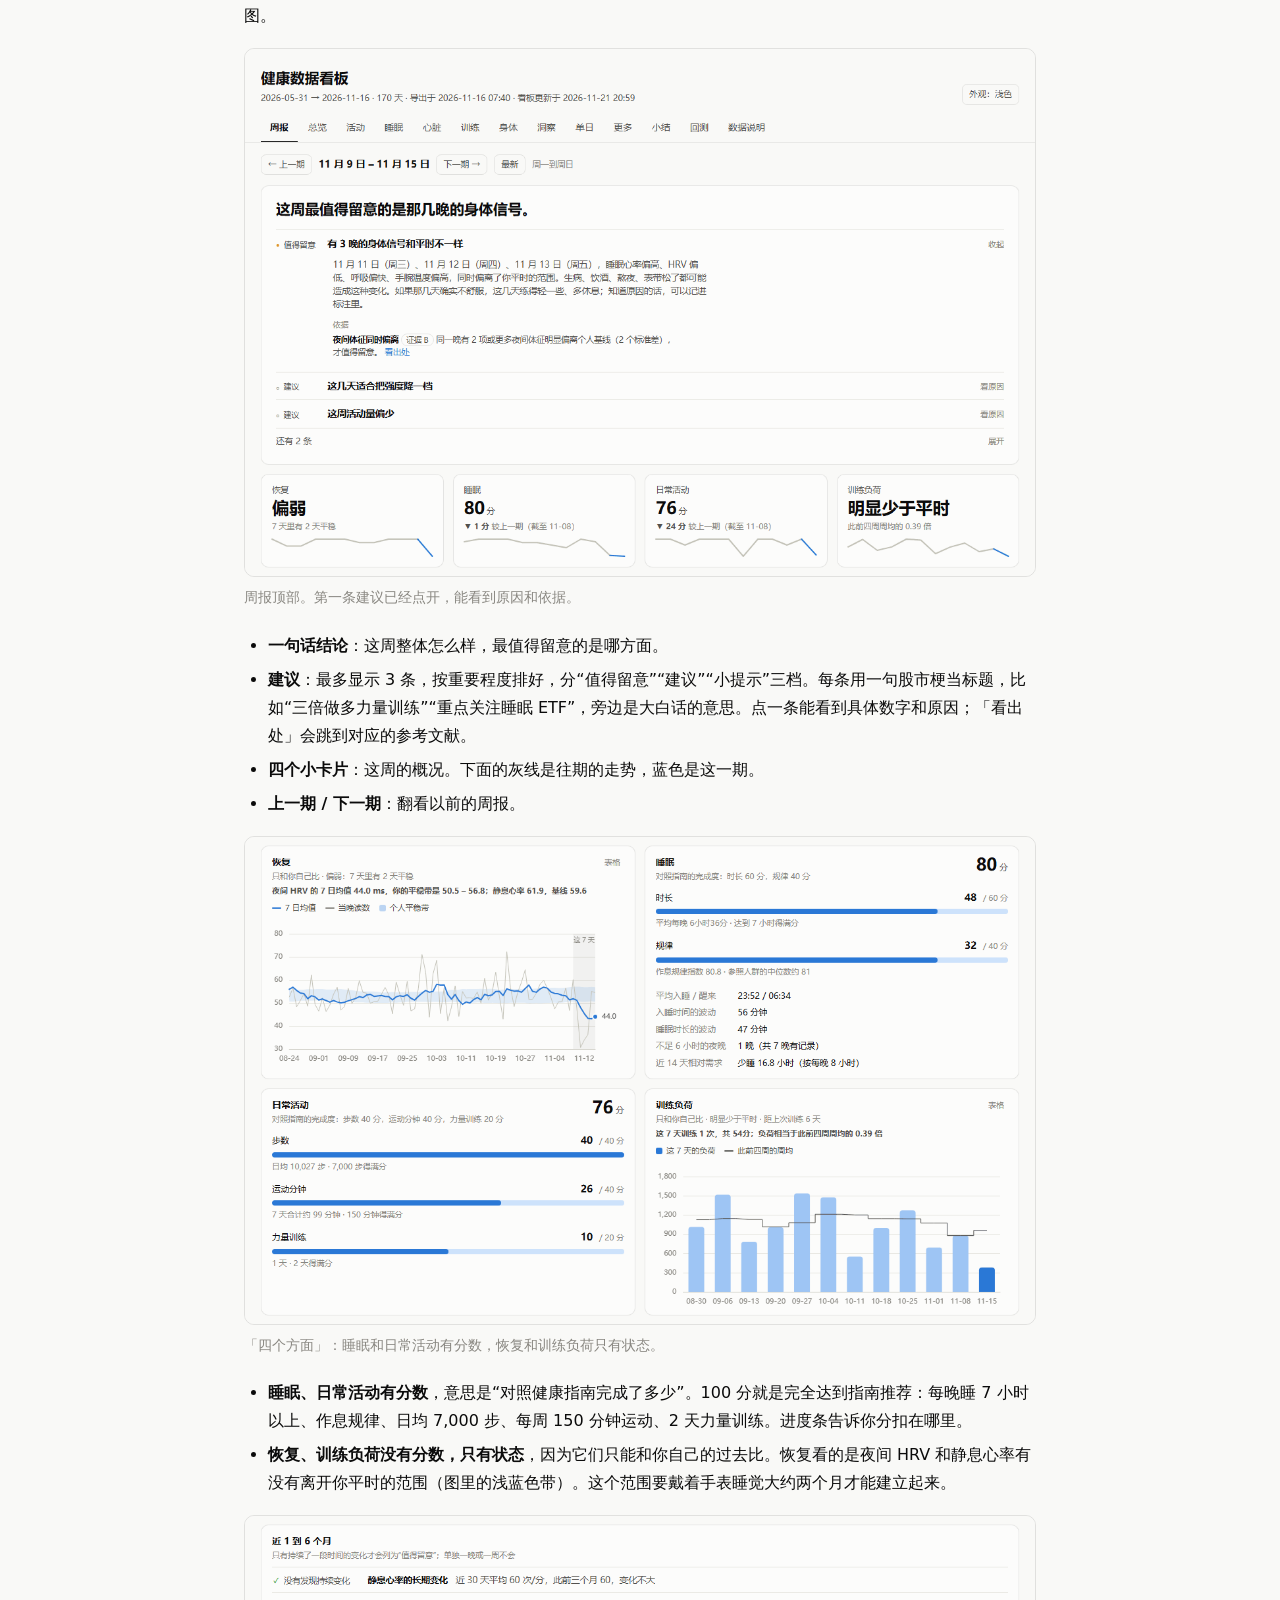
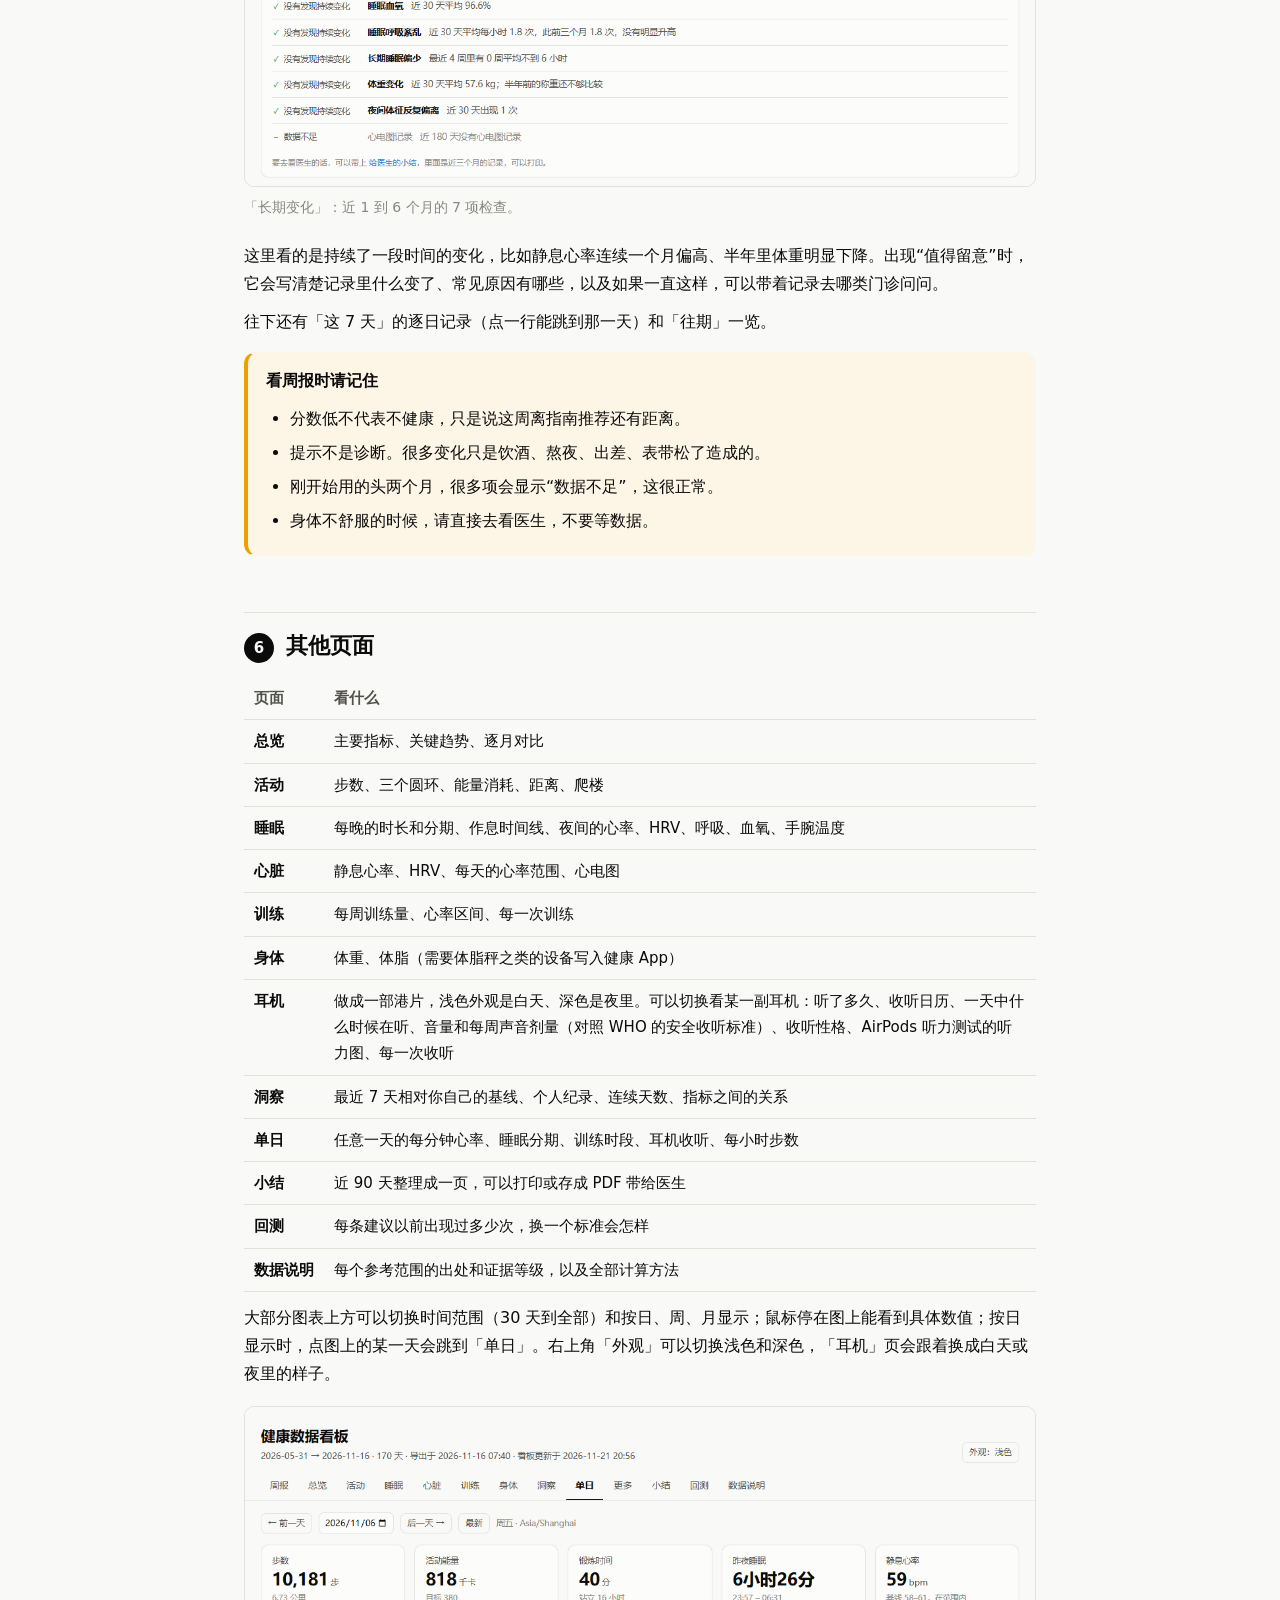
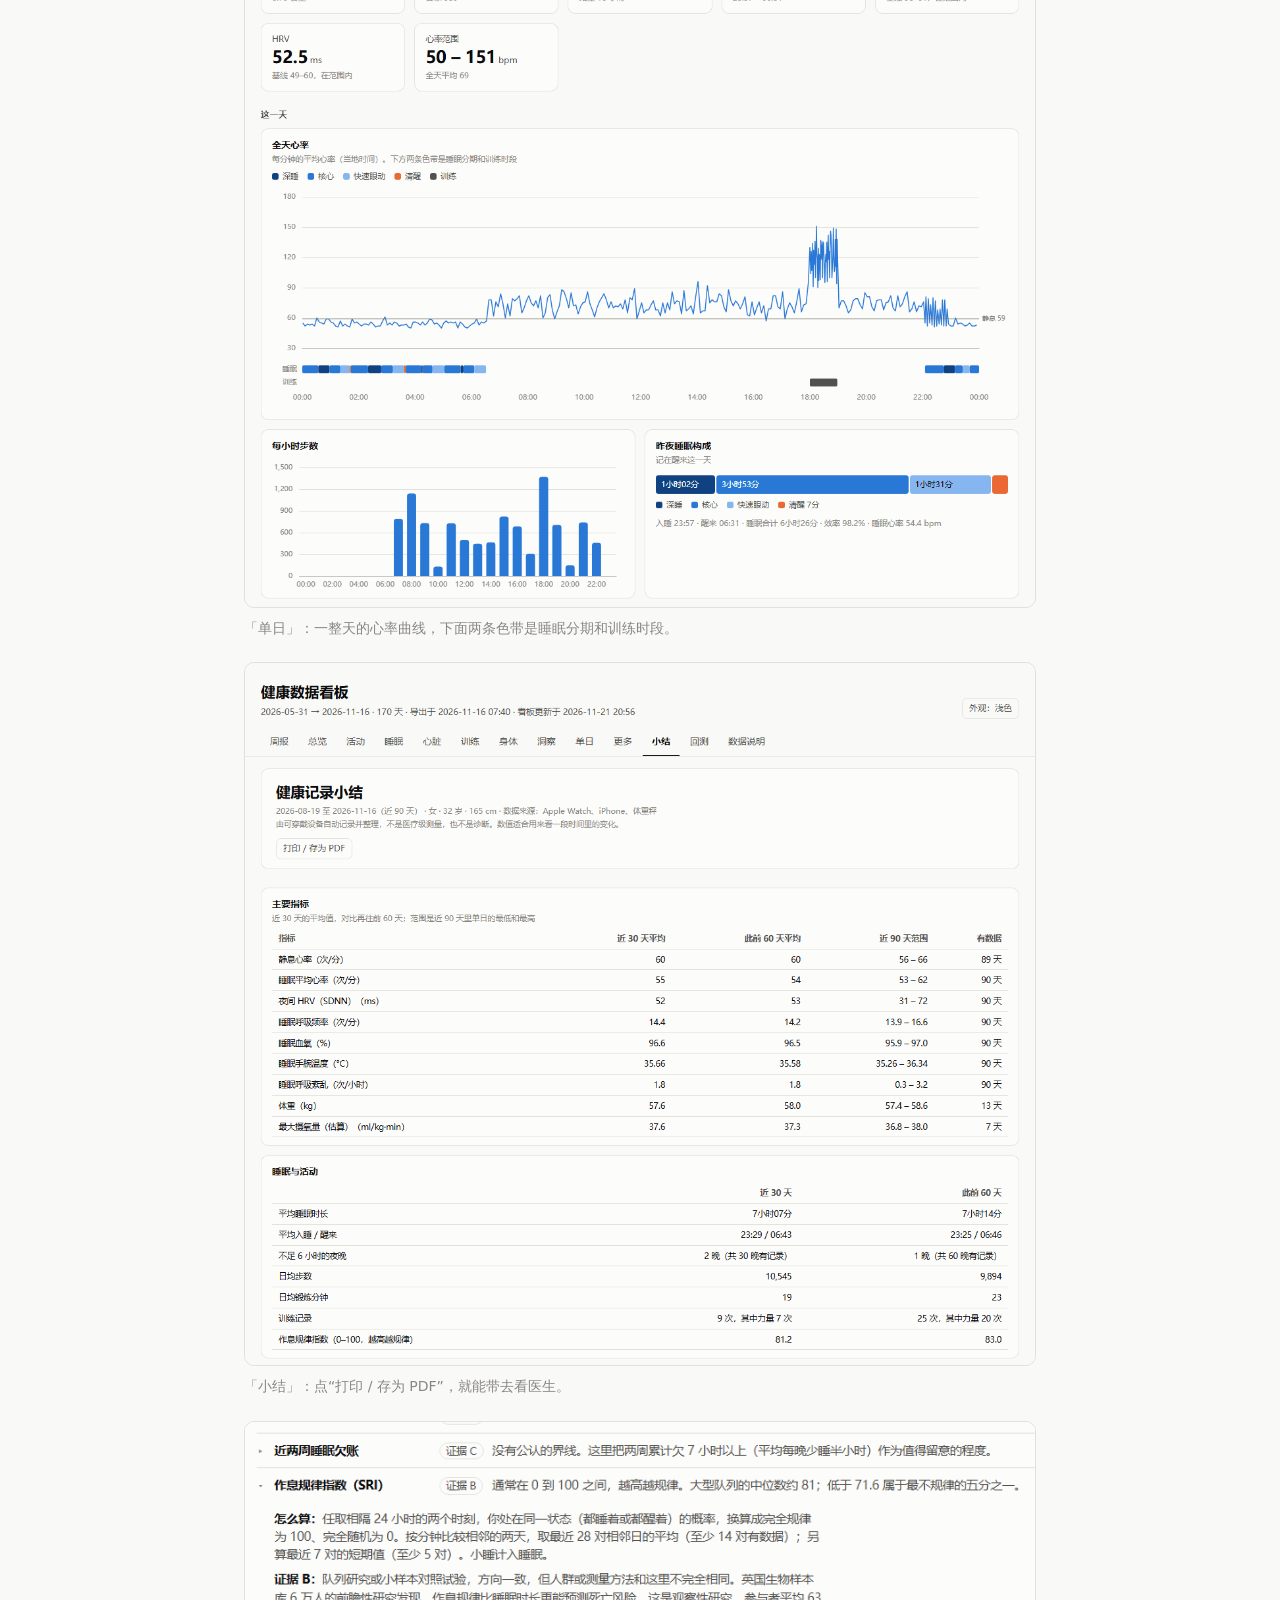
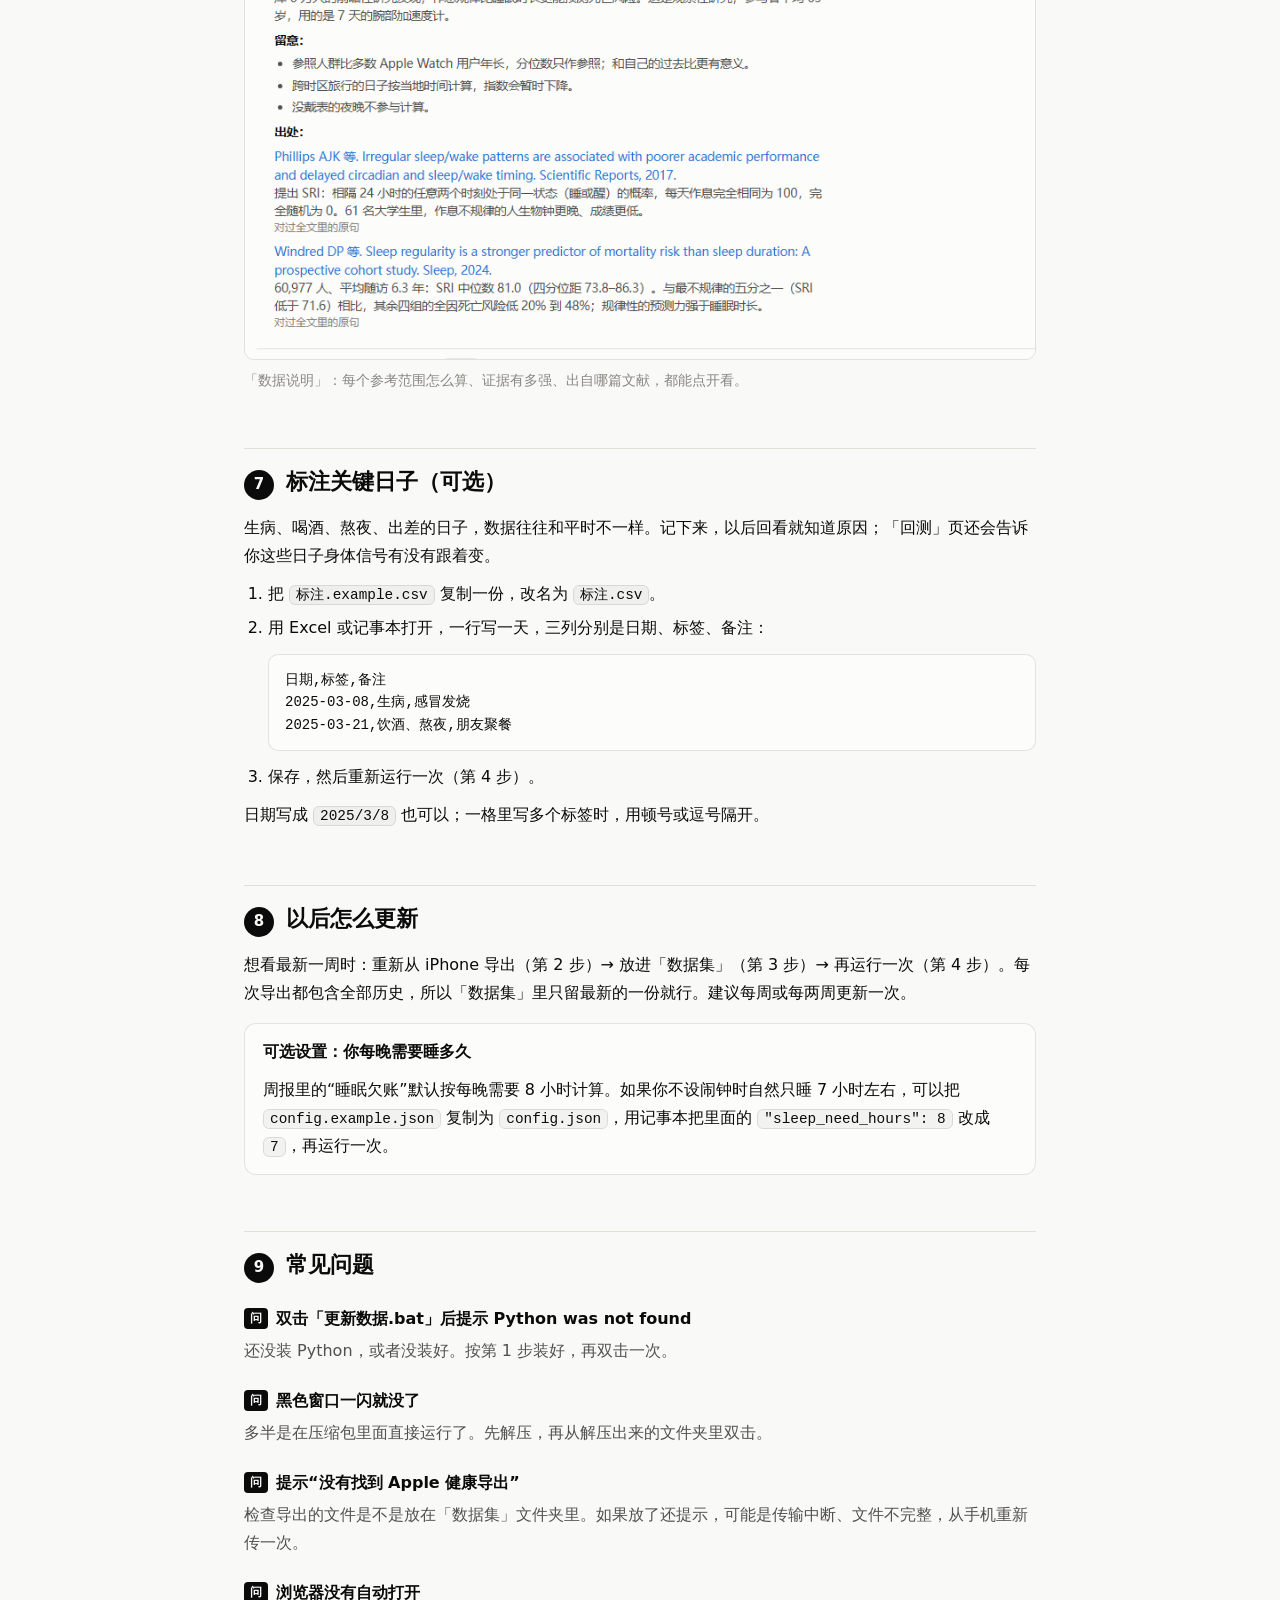
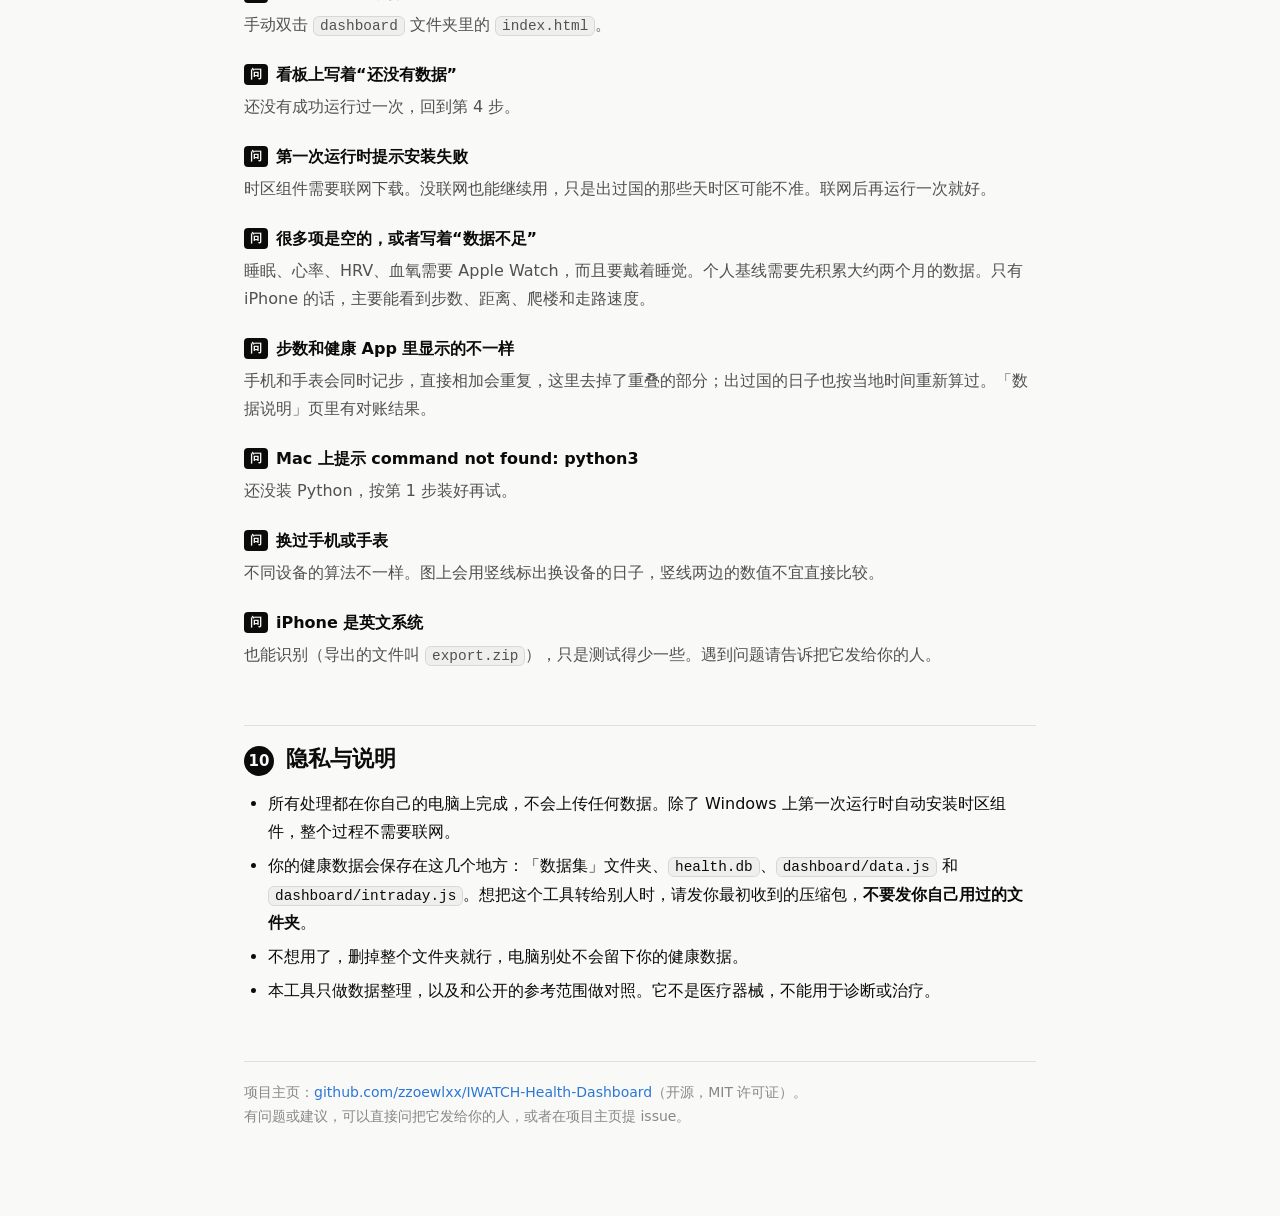
==== commit d2742dfb: "Add a headphone page with day and night film looks, and quip-style suggestions - pipeline/hk/audio.p" ====
--- a/使用指南.html
+++ b/使用指南.html
@@ -238,7 +238,7 @@
 </figure>
 <ul>
   <li><b>一句话结论</b>：这周整体怎么样，最值得留意的是哪方面。</li>
-  <li><b>建议</b>：最多显示 3 条，按重要程度排好，分“值得留意”“建议”“小提示”三档。点一条能看到具体数字和原因；「看出处」会跳到对应的参考文献。</li>
+  <li><b>建议</b>：最多显示 3 条，按重要程度排好，分“值得留意”“建议”“小提示”三档。每条用一句股市梗当标题，比如“三倍做多力量训练”“重点关注睡眠 ETF”，旁边是大白话的意思。点一条能看到具体数字和原因；「看出处」会跳到对应的参考文献。</li>
   <li><b>四个小卡片</b>：这周的概况。下面的灰线是往期的走势，蓝色是这一期。</li>
   <li><b>上一期 / 下一期</b>：翻看以前的周报。</li>
 </ul>
@@ -279,14 +279,15 @@
     <tr><td>心脏</td><td>静息心率、HRV、每天的心率范围、心电图</td></tr>
     <tr><td>训练</td><td>每周训练量、心率区间、每一次训练</td></tr>
     <tr><td>身体</td><td>体重、体脂（需要体脂秤之类的设备写入健康 App）</td></tr>
+    <tr><td>耳机</td><td>做成一部港片，浅色外观是白天、深色是夜里。可以切换看某一副耳机：听了多久、收听日历、一天中什么时候在听、音量和每周声音剂量（对照 WHO 的安全收听标准）、收听性格、AirPods 听力测试的听力图、每一次收听</td></tr>
     <tr><td>洞察</td><td>最近 7 天相对你自己的基线、个人纪录、连续天数、指标之间的关系</td></tr>
-    <tr><td>单日</td><td>任意一天的每分钟心率、睡眠分期、训练时段、每小时步数</td></tr>
+    <tr><td>单日</td><td>任意一天的每分钟心率、睡眠分期、训练时段、耳机收听、每小时步数</td></tr>
     <tr><td>小结</td><td>近 90 天整理成一页，可以打印或存成 PDF 带给医生</td></tr>
     <tr><td>回测</td><td>每条建议以前出现过多少次，换一个标准会怎样</td></tr>
     <tr><td>数据说明</td><td>每个参考范围的出处和证据等级，以及全部计算方法</td></tr>
   </tbody>
 </table>
-<p>大部分图表上方可以切换时间范围（30 天到全部）和按日、周、月显示；鼠标停在图上能看到具体数值；按日显示时，点图上的某一天会跳到「单日」。右上角「外观」可以切换浅色和深色。</p>
+<p>大部分图表上方可以切换时间范围（30 天到全部）和按日、周、月显示；鼠标停在图上能看到具体数值；按日显示时，点图上的某一天会跳到「单日」。右上角「外观」可以切换浅色和深色，「耳机」页会跟着换成白天或夜里的样子。</p>
 
 <figure>
   <a href="docs/guide/day.png" target="_blank" title="点击查看原图"><img src="docs/guide/day.png" alt="单日页：当天的步数、睡眠、心率，全天心率曲线和睡眠分期" loading="lazy"></a>
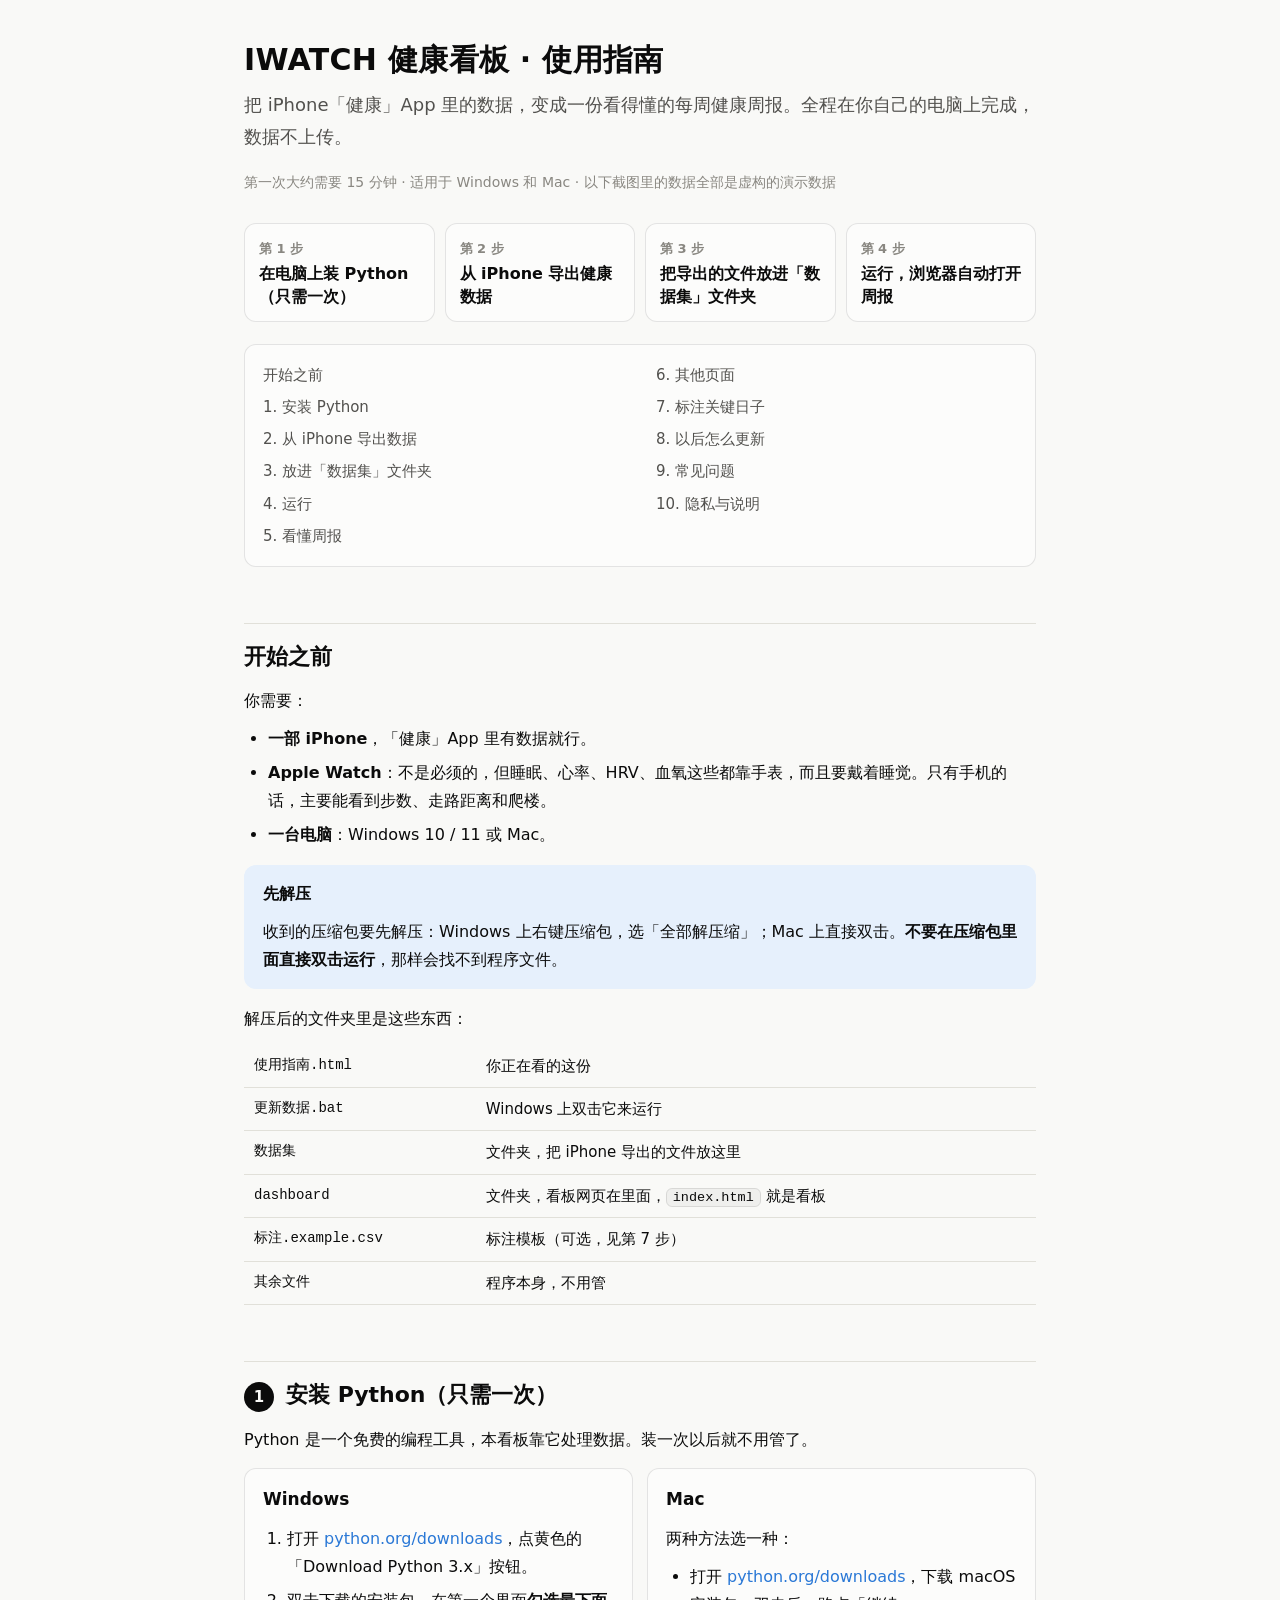
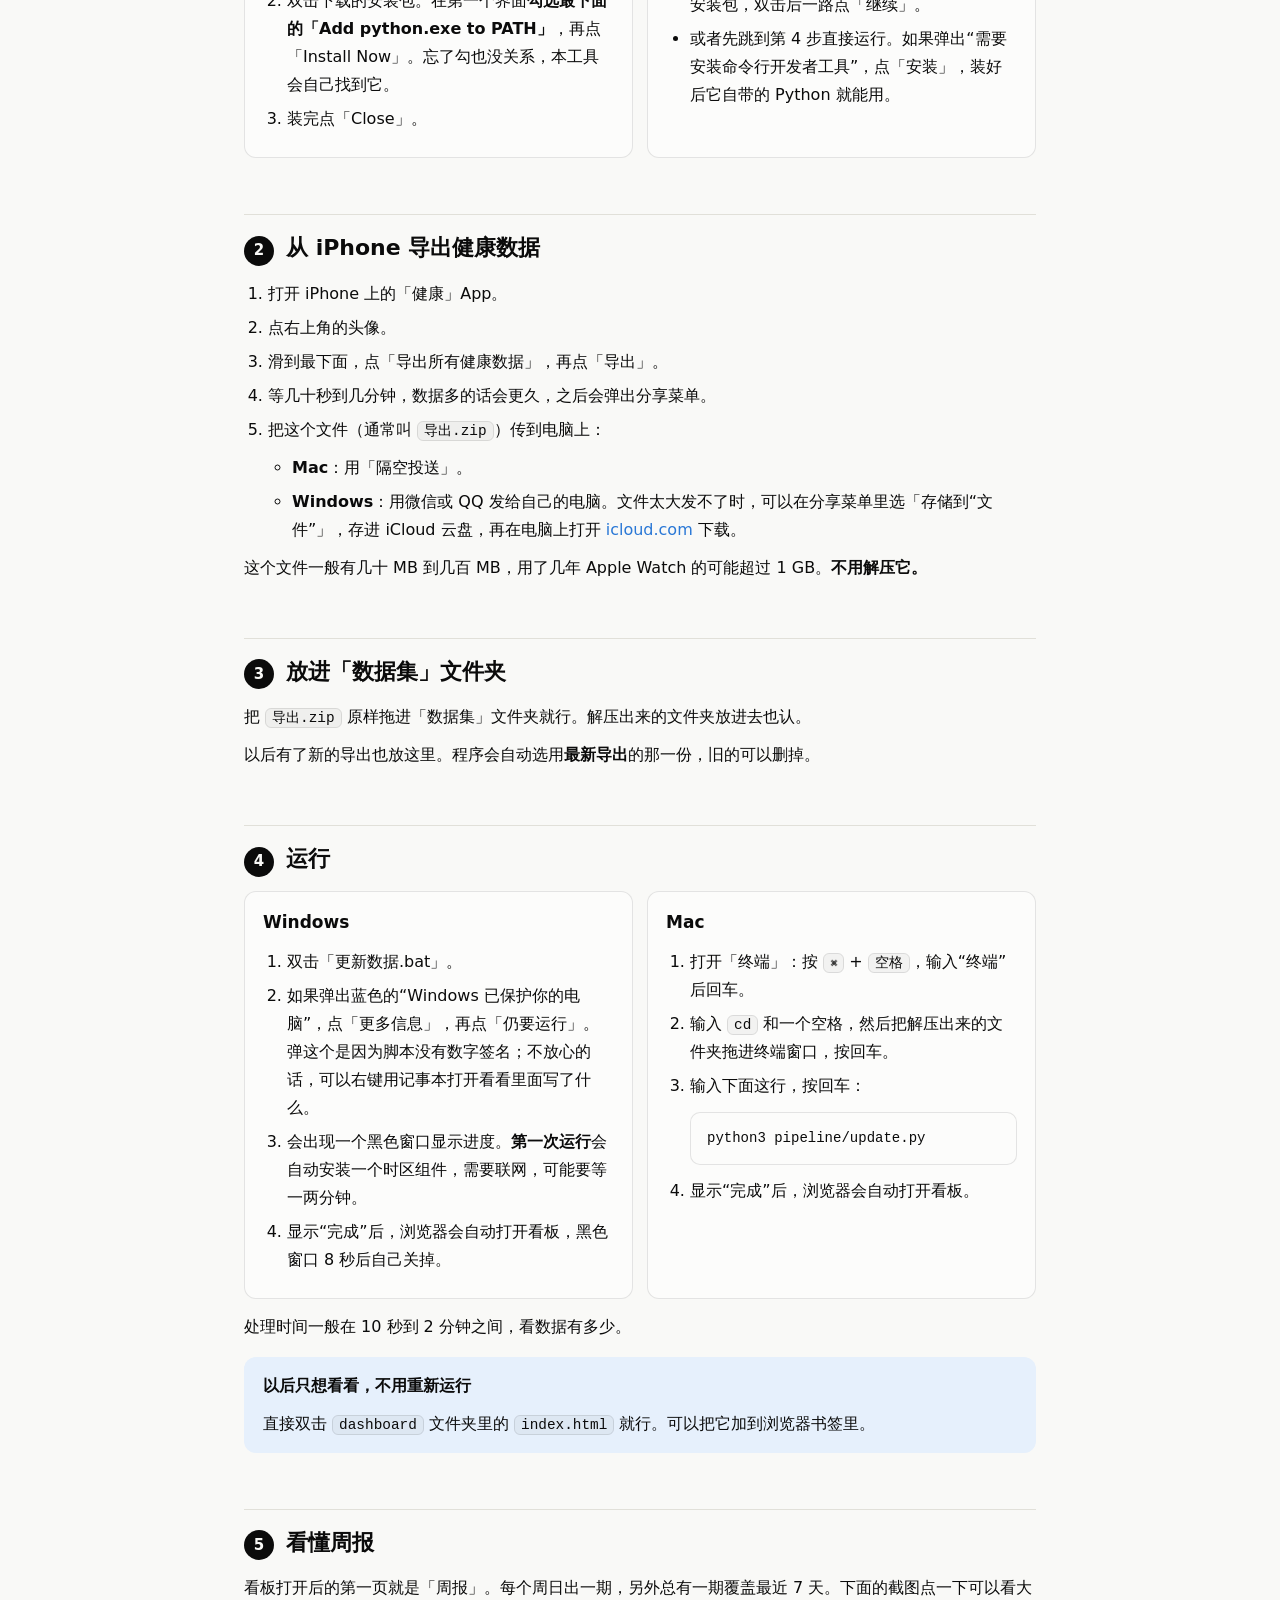
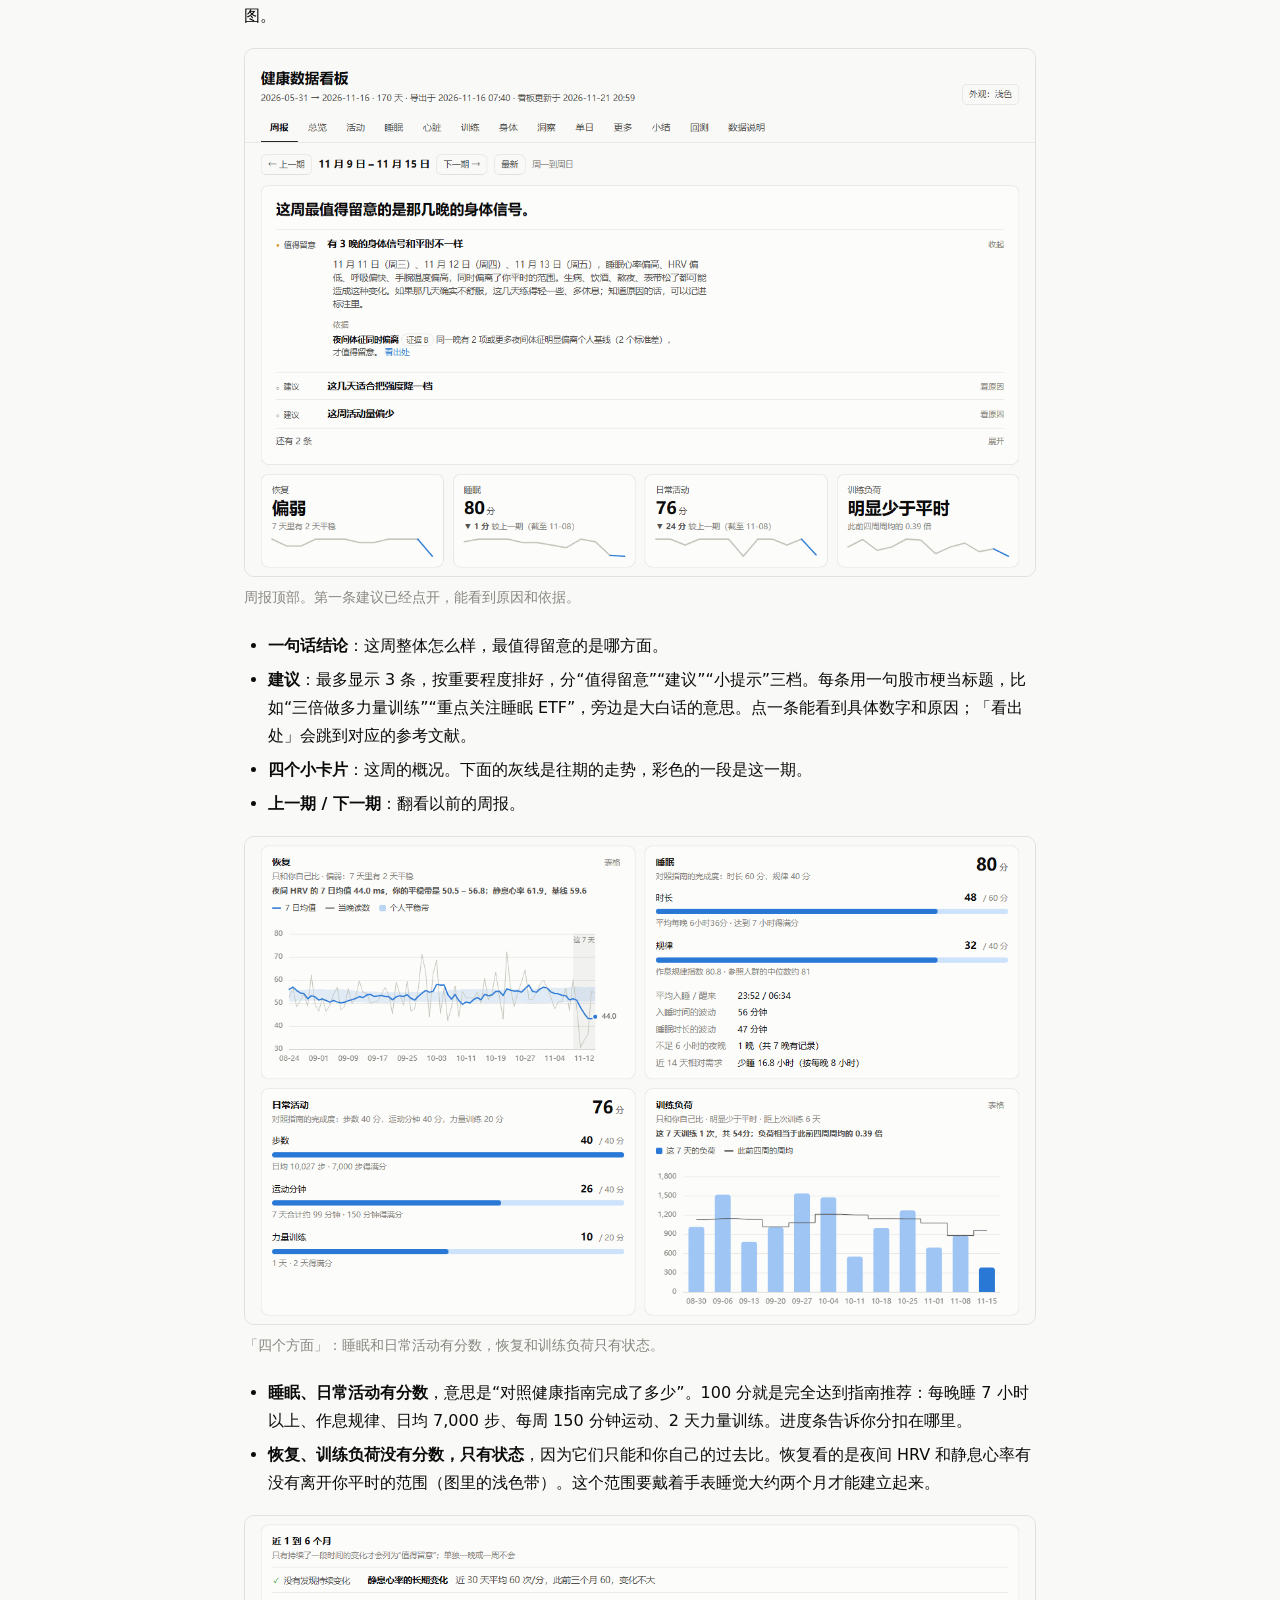
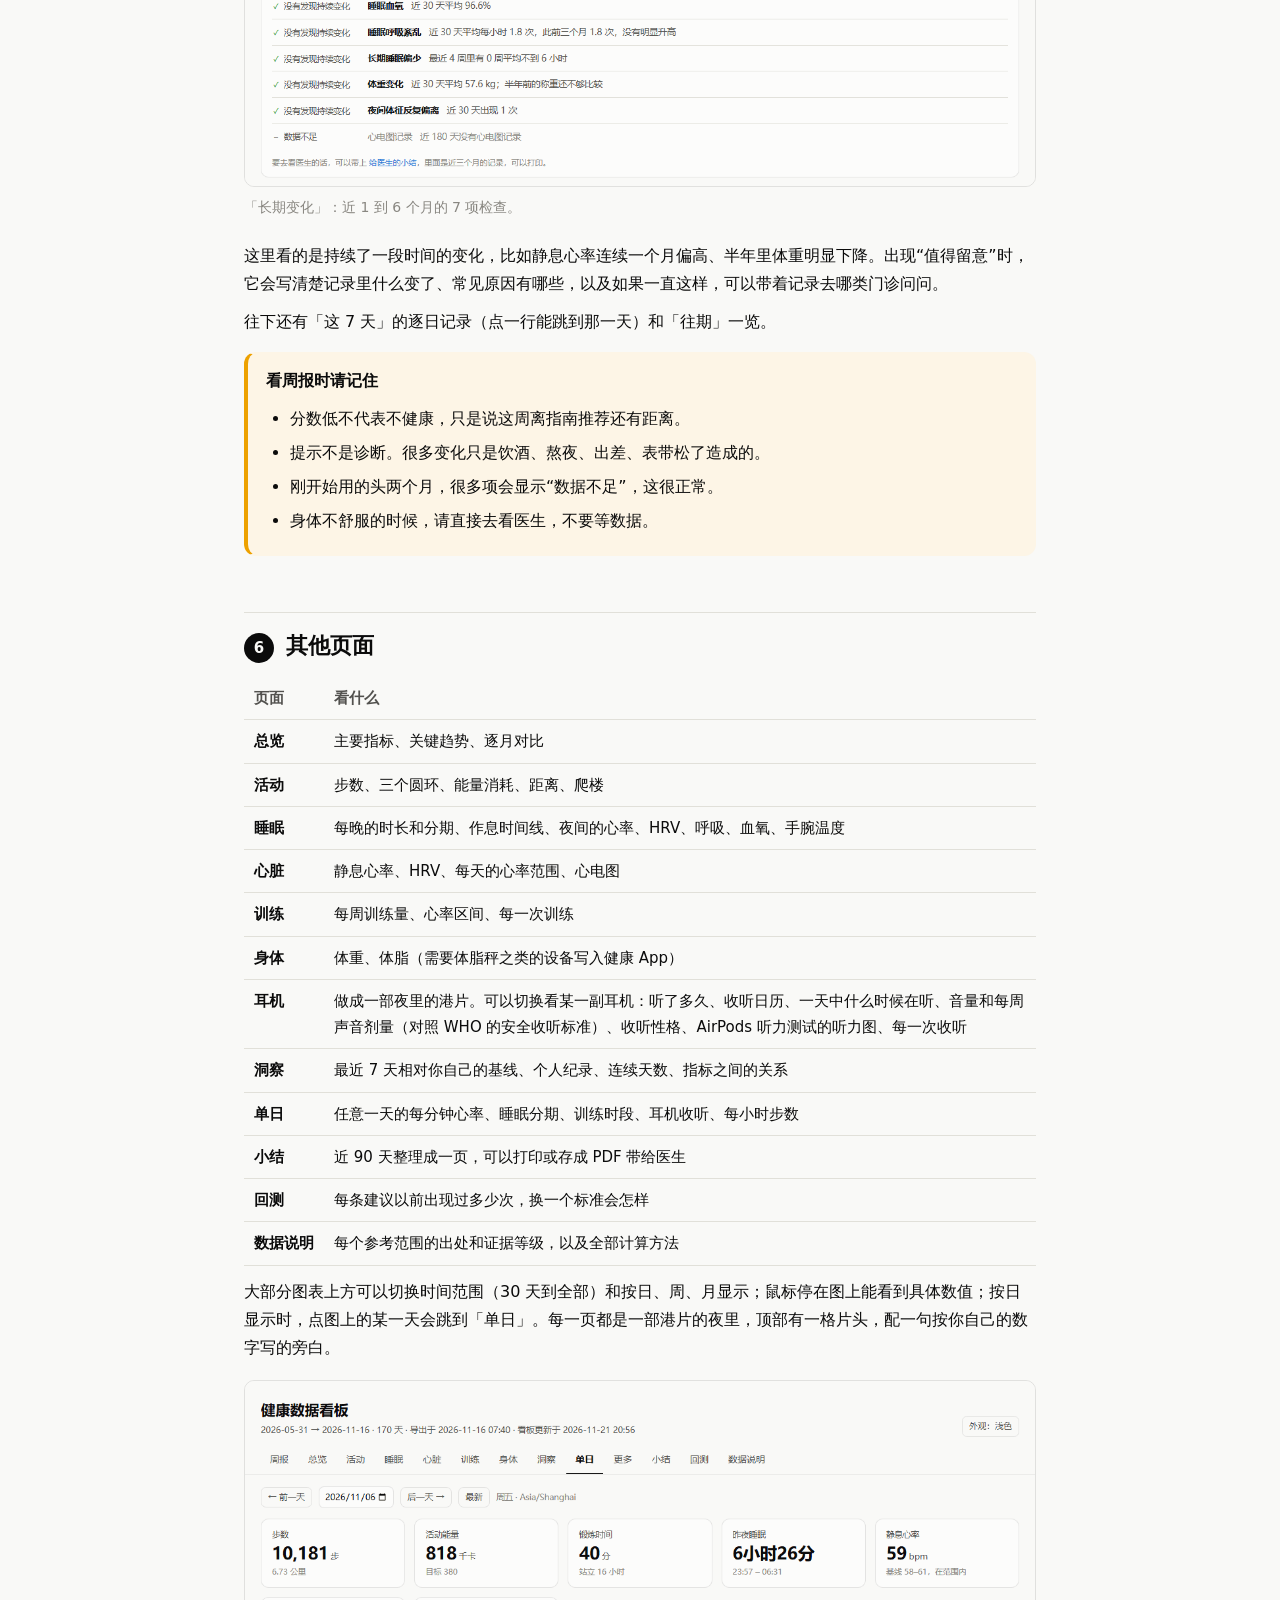
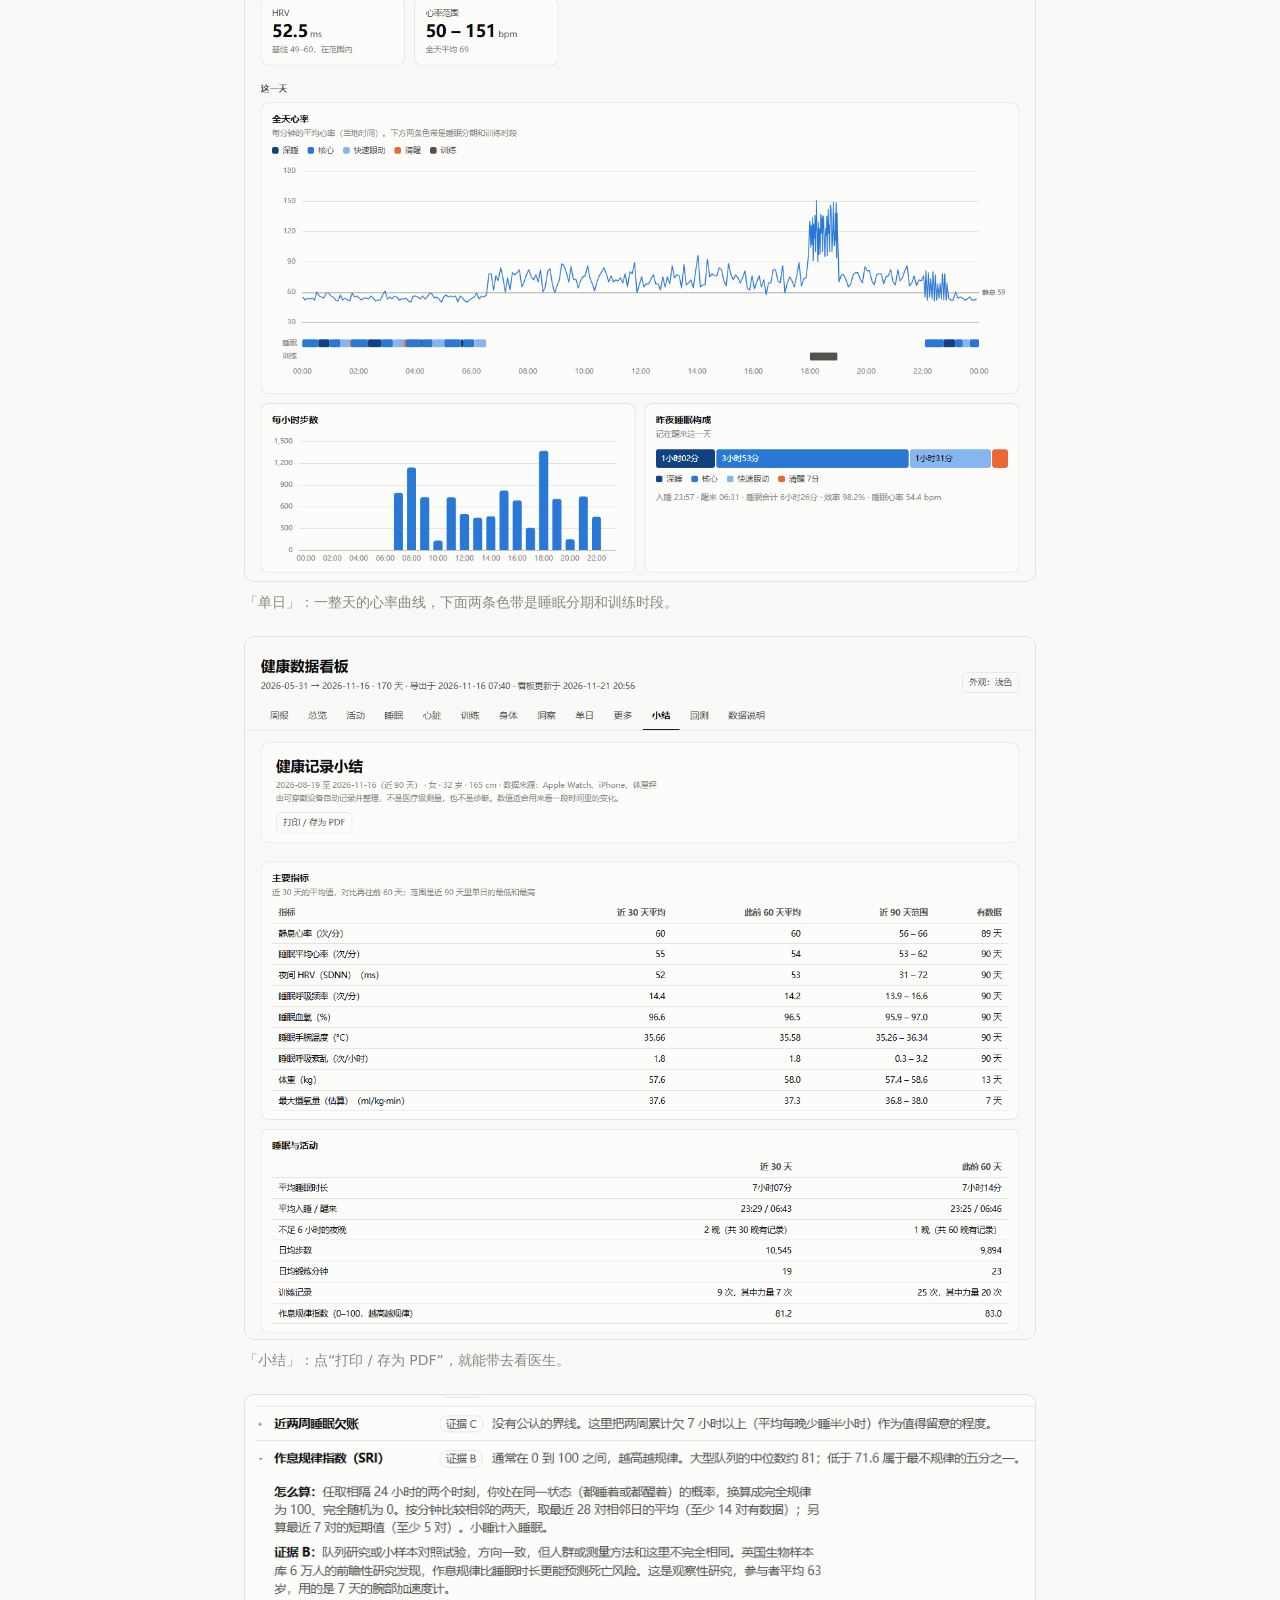
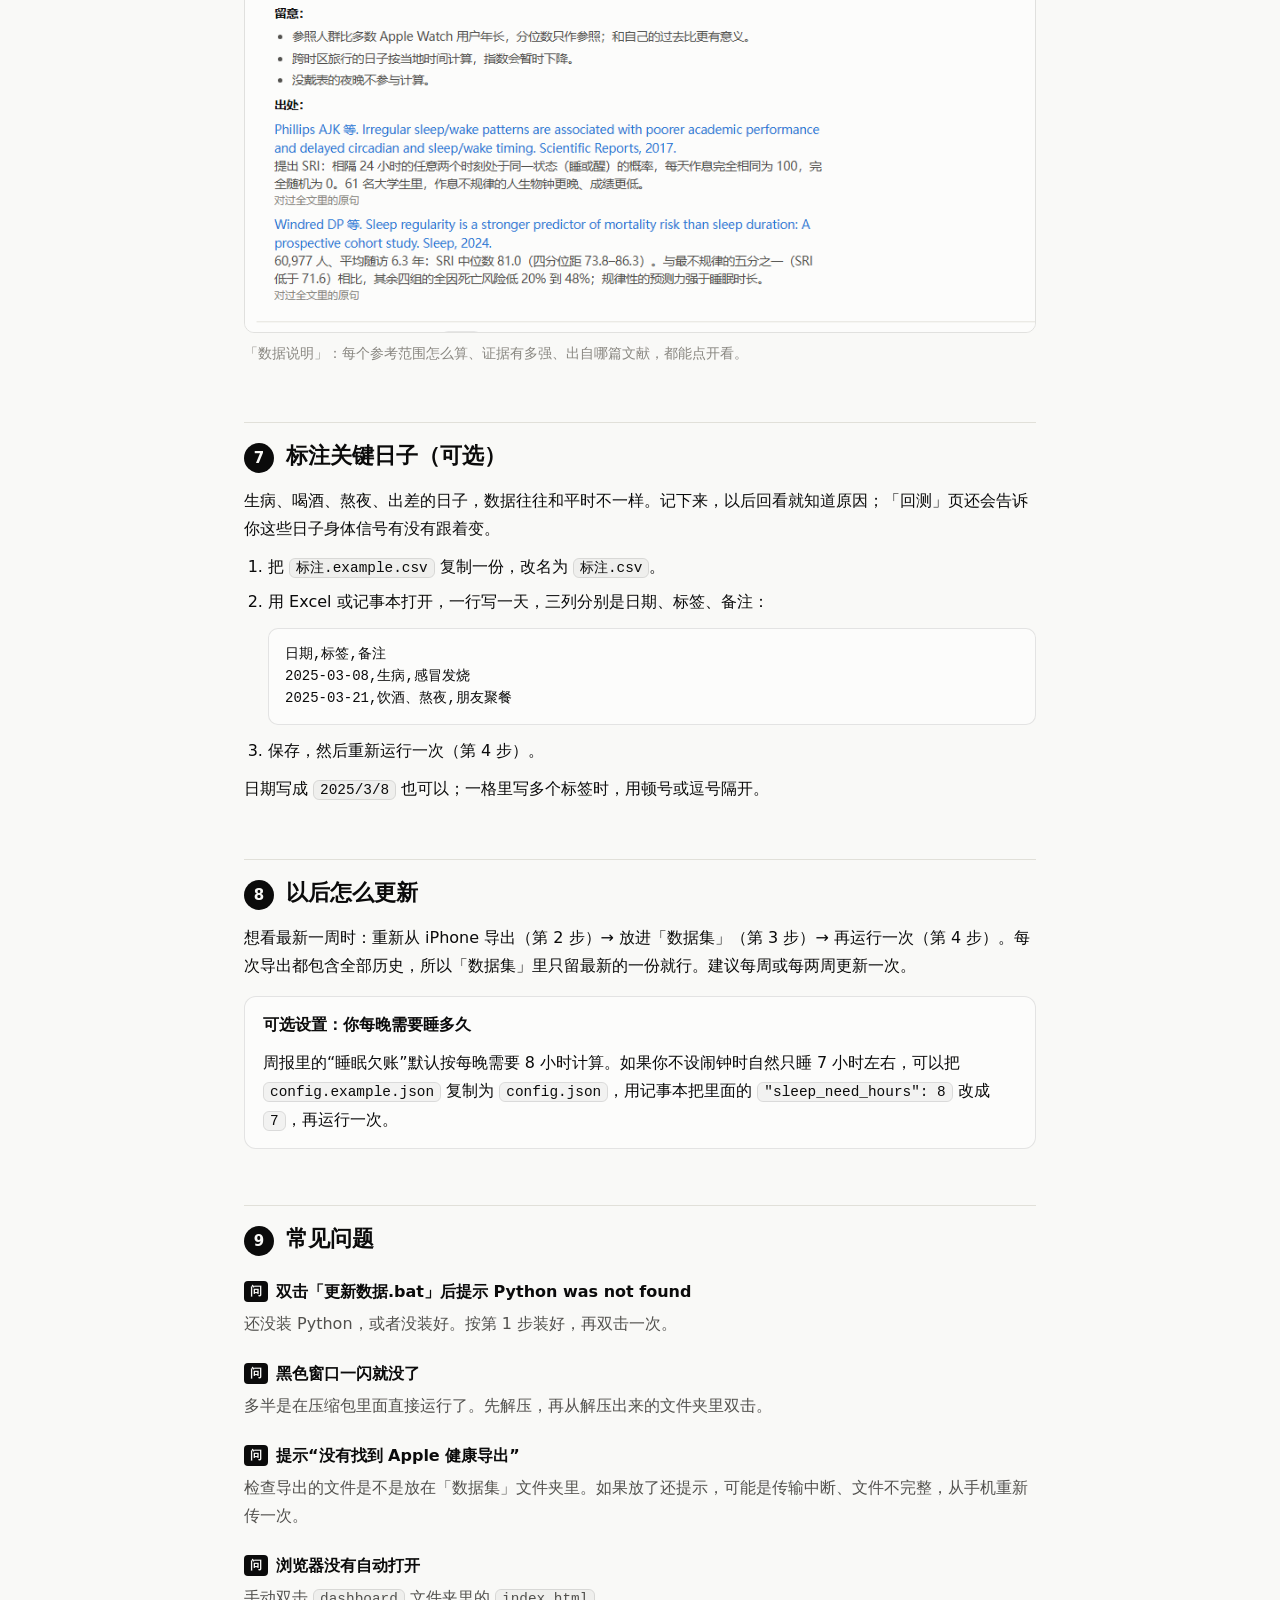
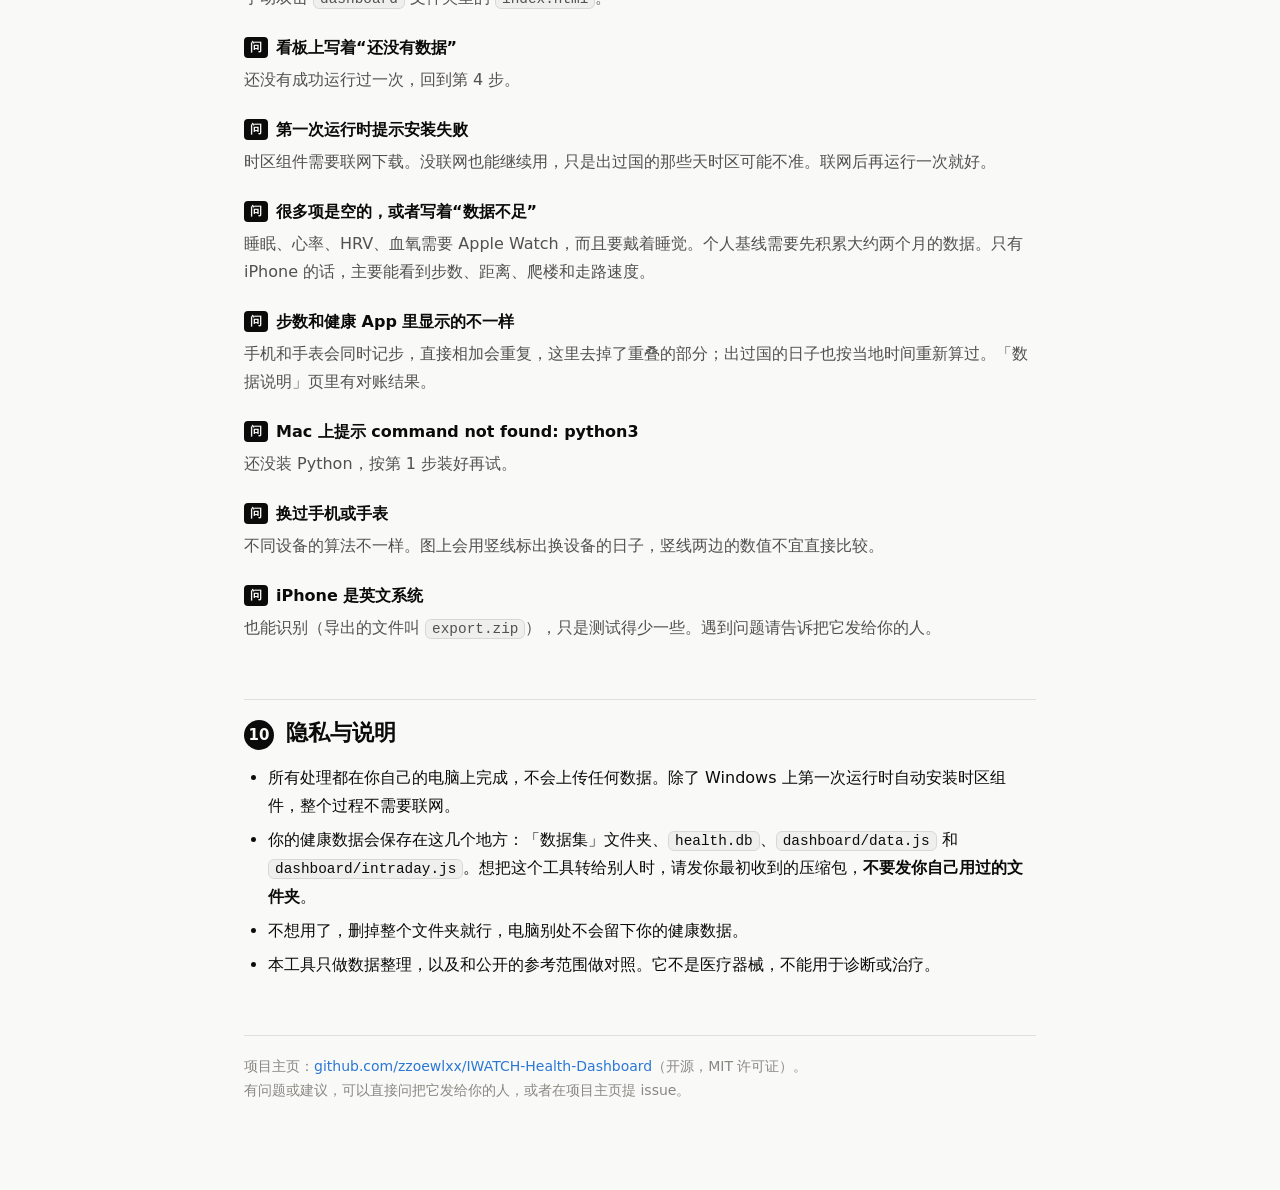
==== commit 209f525e: "Make every page its own Hong Kong night film - Each tab opens with a title card styled after a diffe" ====
--- a/使用指南.html
+++ b/使用指南.html
@@ -239,7 +239,7 @@
 <ul>
   <li><b>一句话结论</b>：这周整体怎么样，最值得留意的是哪方面。</li>
   <li><b>建议</b>：最多显示 3 条，按重要程度排好，分“值得留意”“建议”“小提示”三档。每条用一句股市梗当标题，比如“三倍做多力量训练”“重点关注睡眠 ETF”，旁边是大白话的意思。点一条能看到具体数字和原因；「看出处」会跳到对应的参考文献。</li>
-  <li><b>四个小卡片</b>：这周的概况。下面的灰线是往期的走势，蓝色是这一期。</li>
+  <li><b>四个小卡片</b>：这周的概况。下面的灰线是往期的走势，彩色的一段是这一期。</li>
   <li><b>上一期 / 下一期</b>：翻看以前的周报。</li>
 </ul>
 
@@ -249,7 +249,7 @@
 </figure>
 <ul>
   <li><b>睡眠、日常活动有分数</b>，意思是“对照健康指南完成了多少”。100 分就是完全达到指南推荐：每晚睡 7 小时以上、作息规律、日均 7,000 步、每周 150 分钟运动、2 天力量训练。进度条告诉你分扣在哪里。</li>
-  <li><b>恢复、训练负荷没有分数，只有状态</b>，因为它们只能和你自己的过去比。恢复看的是夜间 HRV 和静息心率有没有离开你平时的范围（图里的浅蓝色带）。这个范围要戴着手表睡觉大约两个月才能建立起来。</li>
+  <li><b>恢复、训练负荷没有分数，只有状态</b>，因为它们只能和你自己的过去比。恢复看的是夜间 HRV 和静息心率有没有离开你平时的范围（图里的浅色带）。这个范围要戴着手表睡觉大约两个月才能建立起来。</li>
 </ul>
 
 <figure>
@@ -279,7 +279,7 @@
     <tr><td>心脏</td><td>静息心率、HRV、每天的心率范围、心电图</td></tr>
     <tr><td>训练</td><td>每周训练量、心率区间、每一次训练</td></tr>
     <tr><td>身体</td><td>体重、体脂（需要体脂秤之类的设备写入健康 App）</td></tr>
-    <tr><td>耳机</td><td>做成一部港片，浅色外观是白天、深色是夜里。可以切换看某一副耳机：听了多久、收听日历、一天中什么时候在听、音量和每周声音剂量（对照 WHO 的安全收听标准）、收听性格、AirPods 听力测试的听力图、每一次收听</td></tr>
+    <tr><td>耳机</td><td>做成一部夜里的港片。可以切换看某一副耳机：听了多久、收听日历、一天中什么时候在听、音量和每周声音剂量（对照 WHO 的安全收听标准）、收听性格、AirPods 听力测试的听力图、每一次收听</td></tr>
     <tr><td>洞察</td><td>最近 7 天相对你自己的基线、个人纪录、连续天数、指标之间的关系</td></tr>
     <tr><td>单日</td><td>任意一天的每分钟心率、睡眠分期、训练时段、耳机收听、每小时步数</td></tr>
     <tr><td>小结</td><td>近 90 天整理成一页，可以打印或存成 PDF 带给医生</td></tr>
@@ -287,7 +287,7 @@
     <tr><td>数据说明</td><td>每个参考范围的出处和证据等级，以及全部计算方法</td></tr>
   </tbody>
 </table>
-<p>大部分图表上方可以切换时间范围（30 天到全部）和按日、周、月显示；鼠标停在图上能看到具体数值；按日显示时，点图上的某一天会跳到「单日」。右上角「外观」可以切换浅色和深色，「耳机」页会跟着换成白天或夜里的样子。</p>
+<p>大部分图表上方可以切换时间范围（30 天到全部）和按日、周、月显示；鼠标停在图上能看到具体数值；按日显示时，点图上的某一天会跳到「单日」。每一页都是一部港片的夜里，顶部有一格片头，配一句按你自己的数字写的旁白。</p>
 
 <figure>
   <a href="docs/guide/day.png" target="_blank" title="点击查看原图"><img src="docs/guide/day.png" alt="单日页：当天的步数、睡眠、心率，全天心率曲线和睡眠分期" loading="lazy"></a>
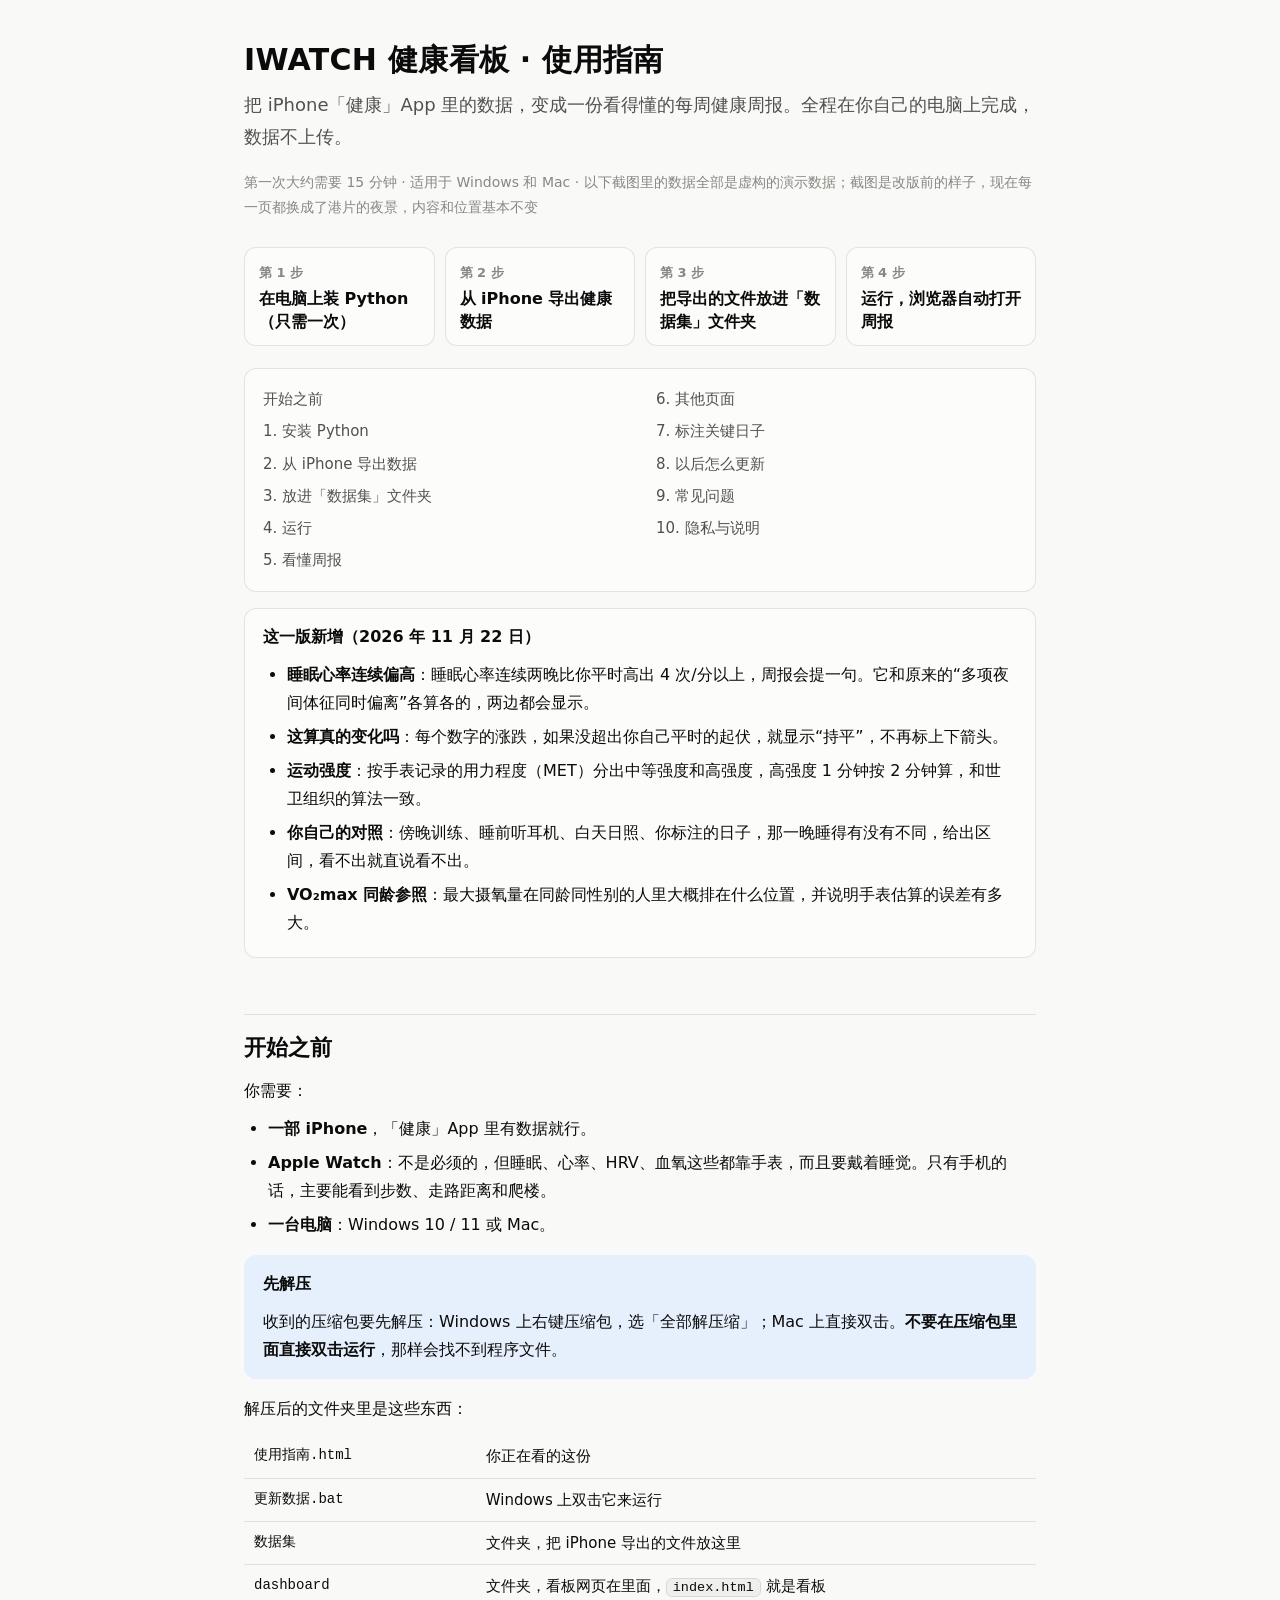
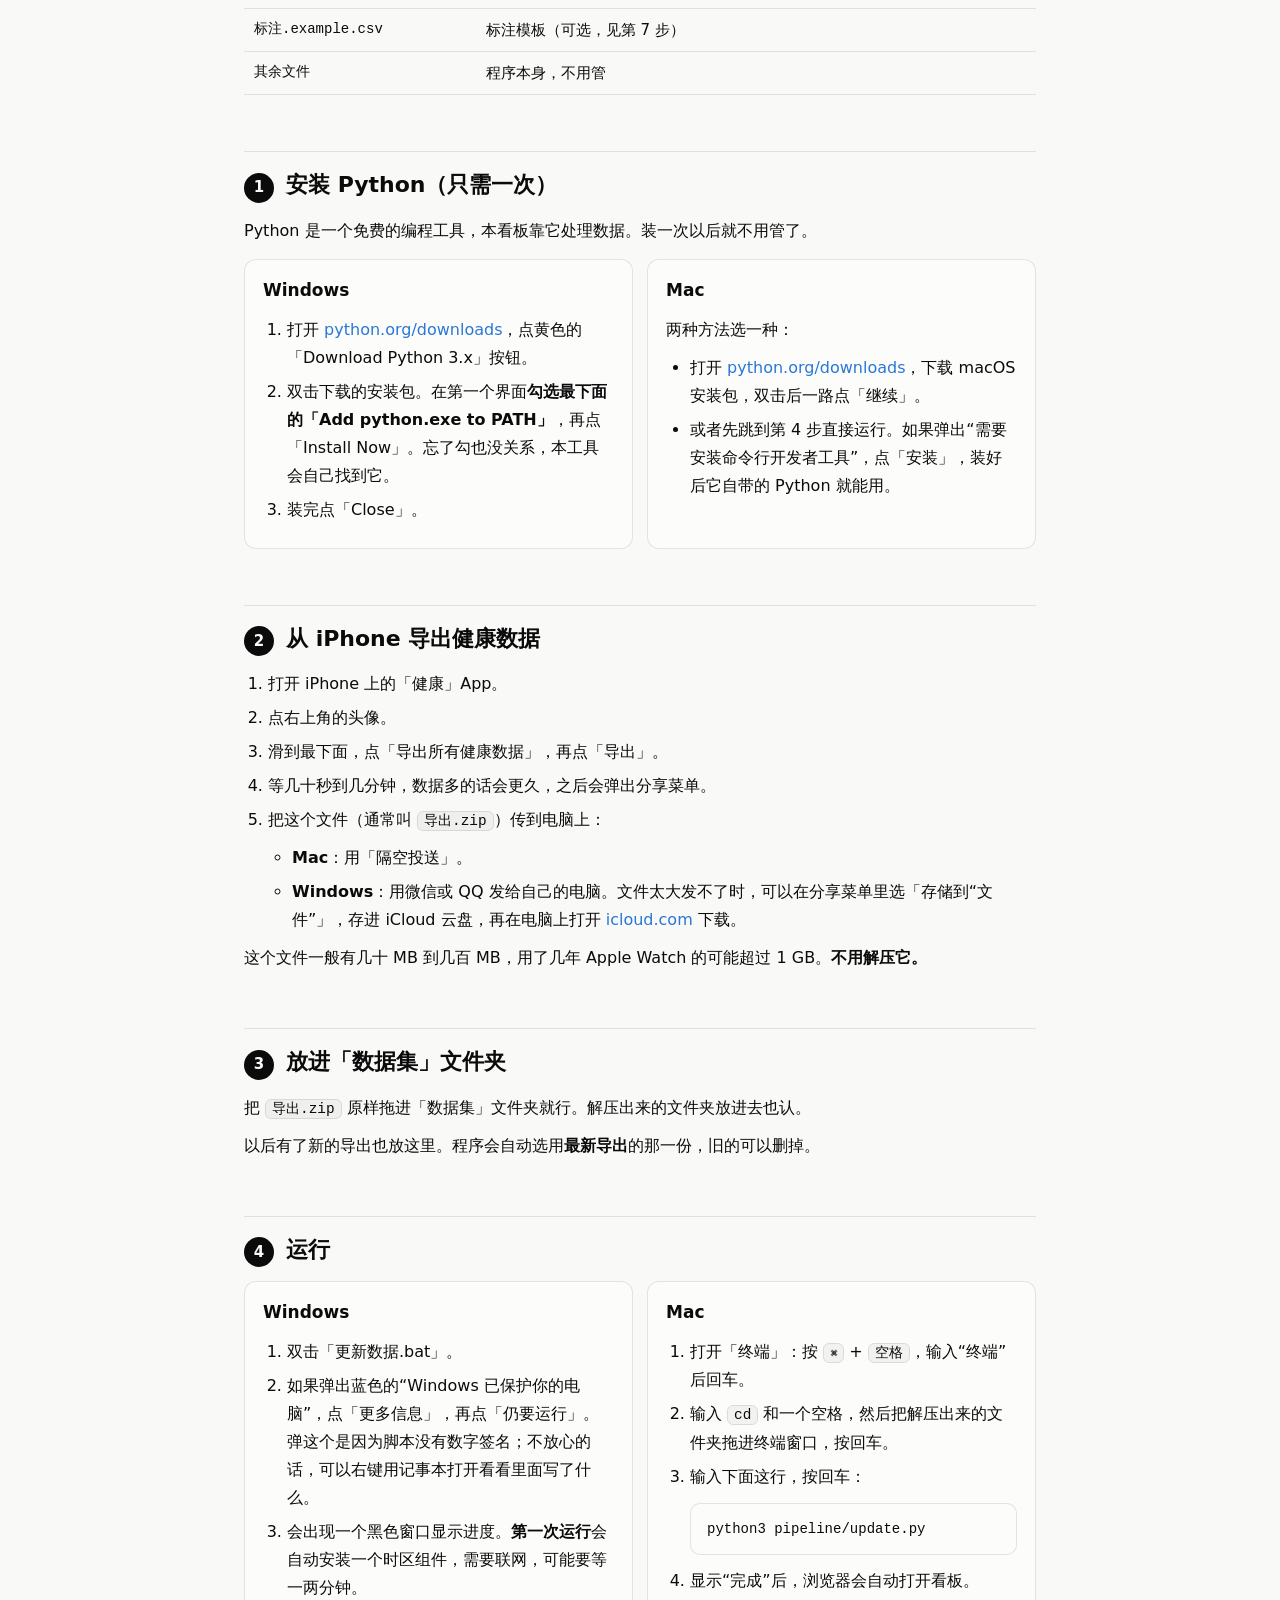
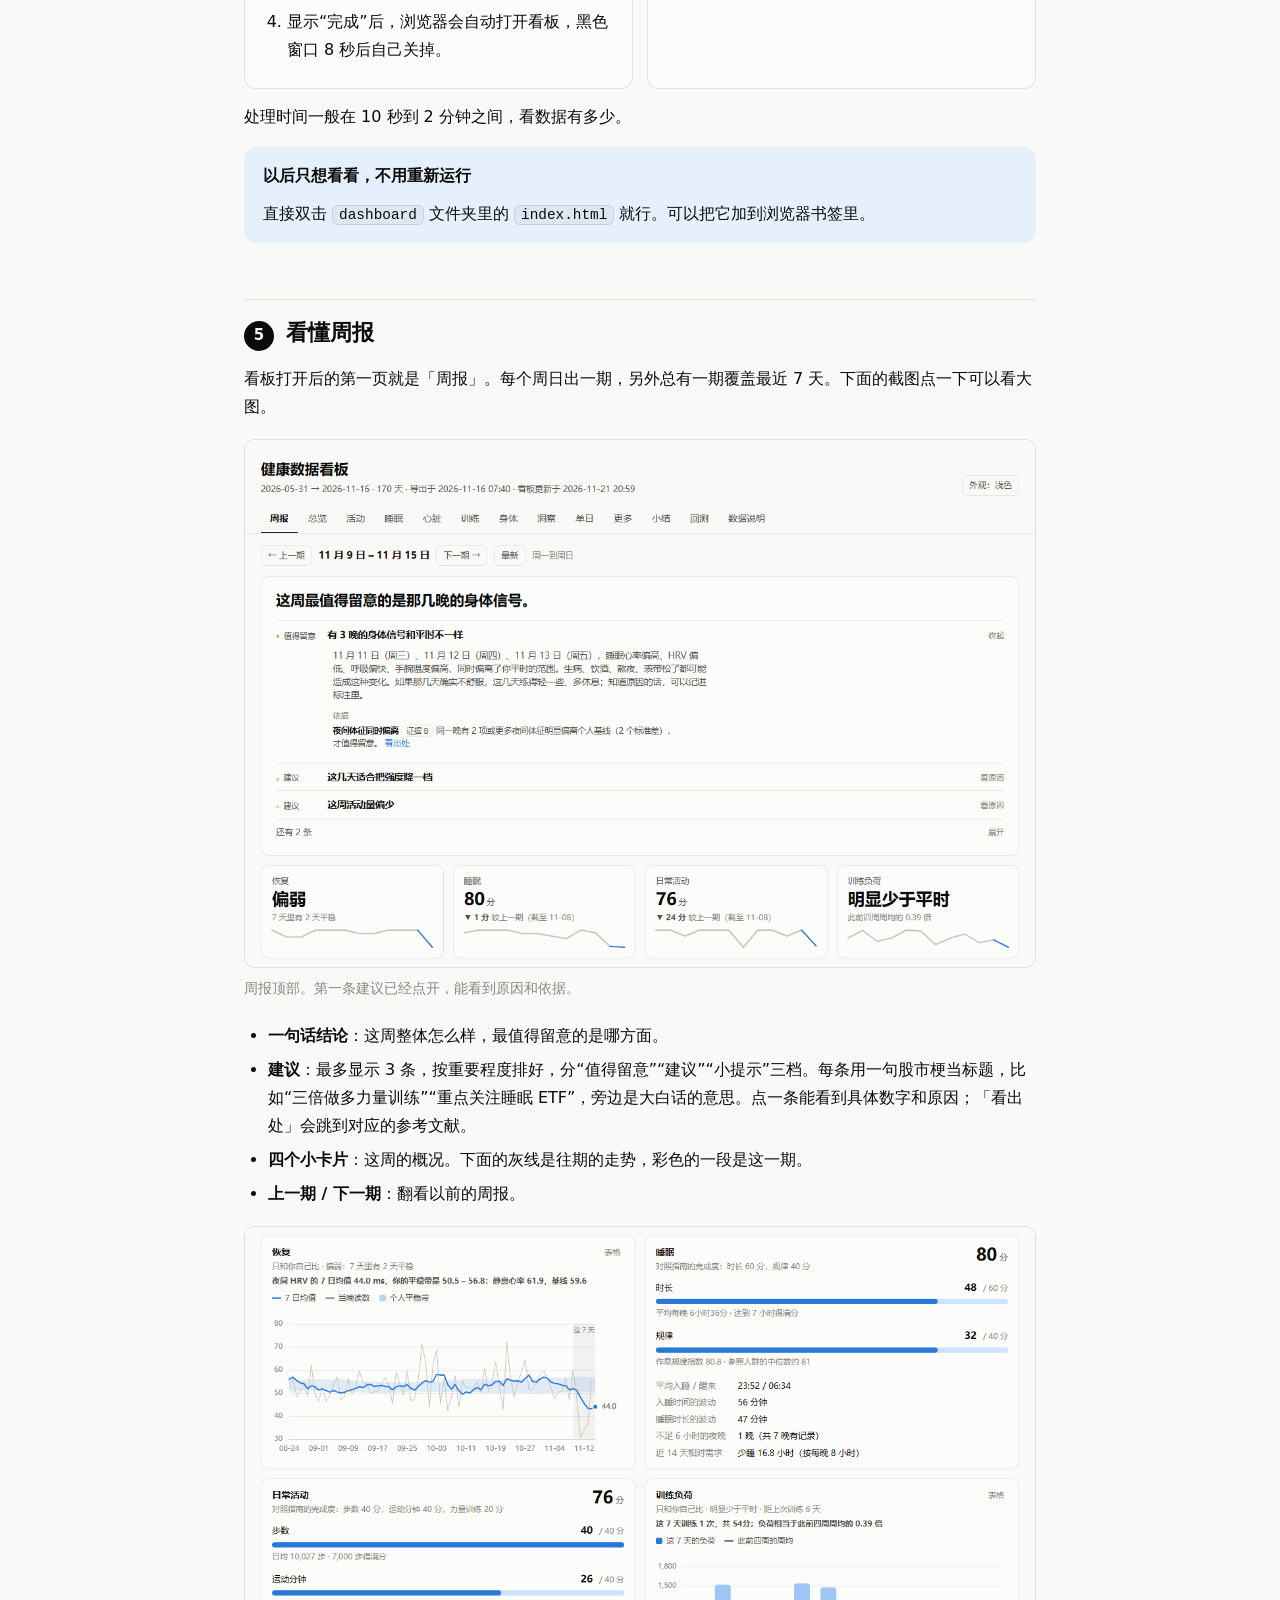
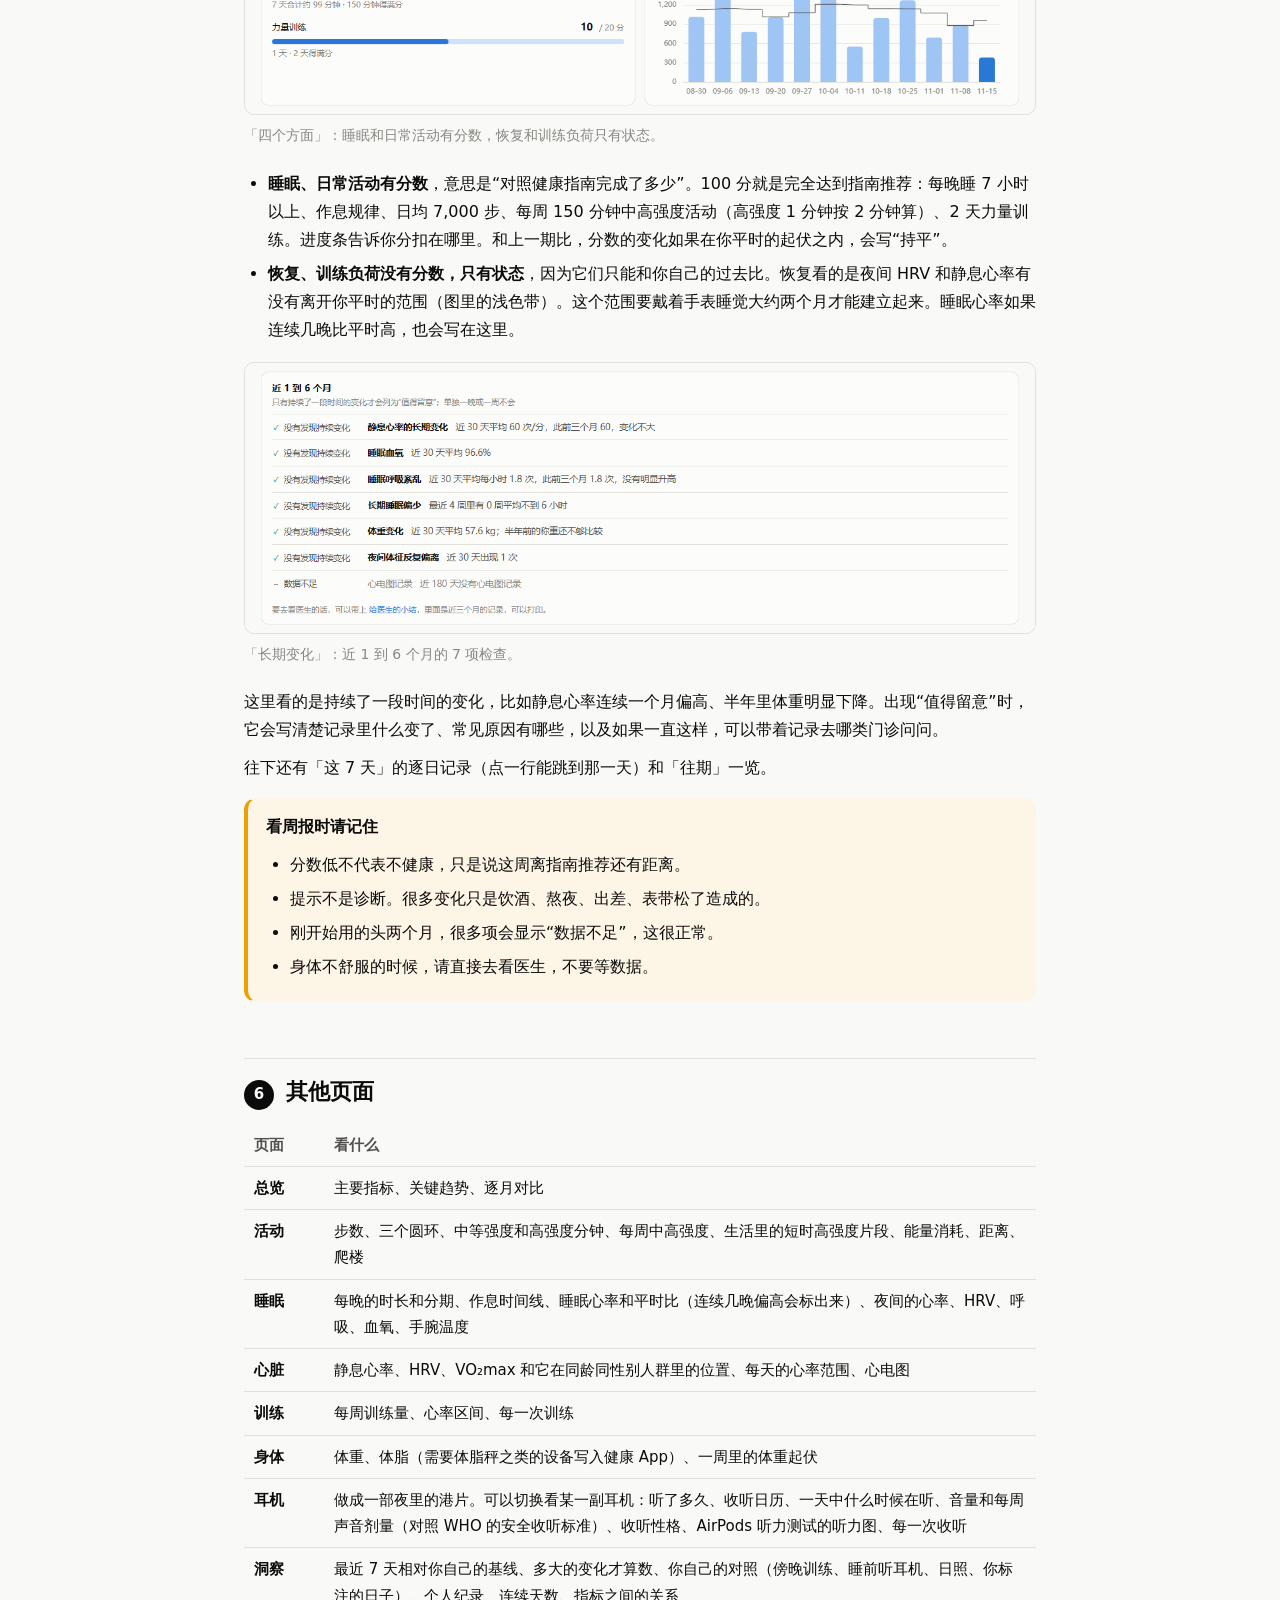
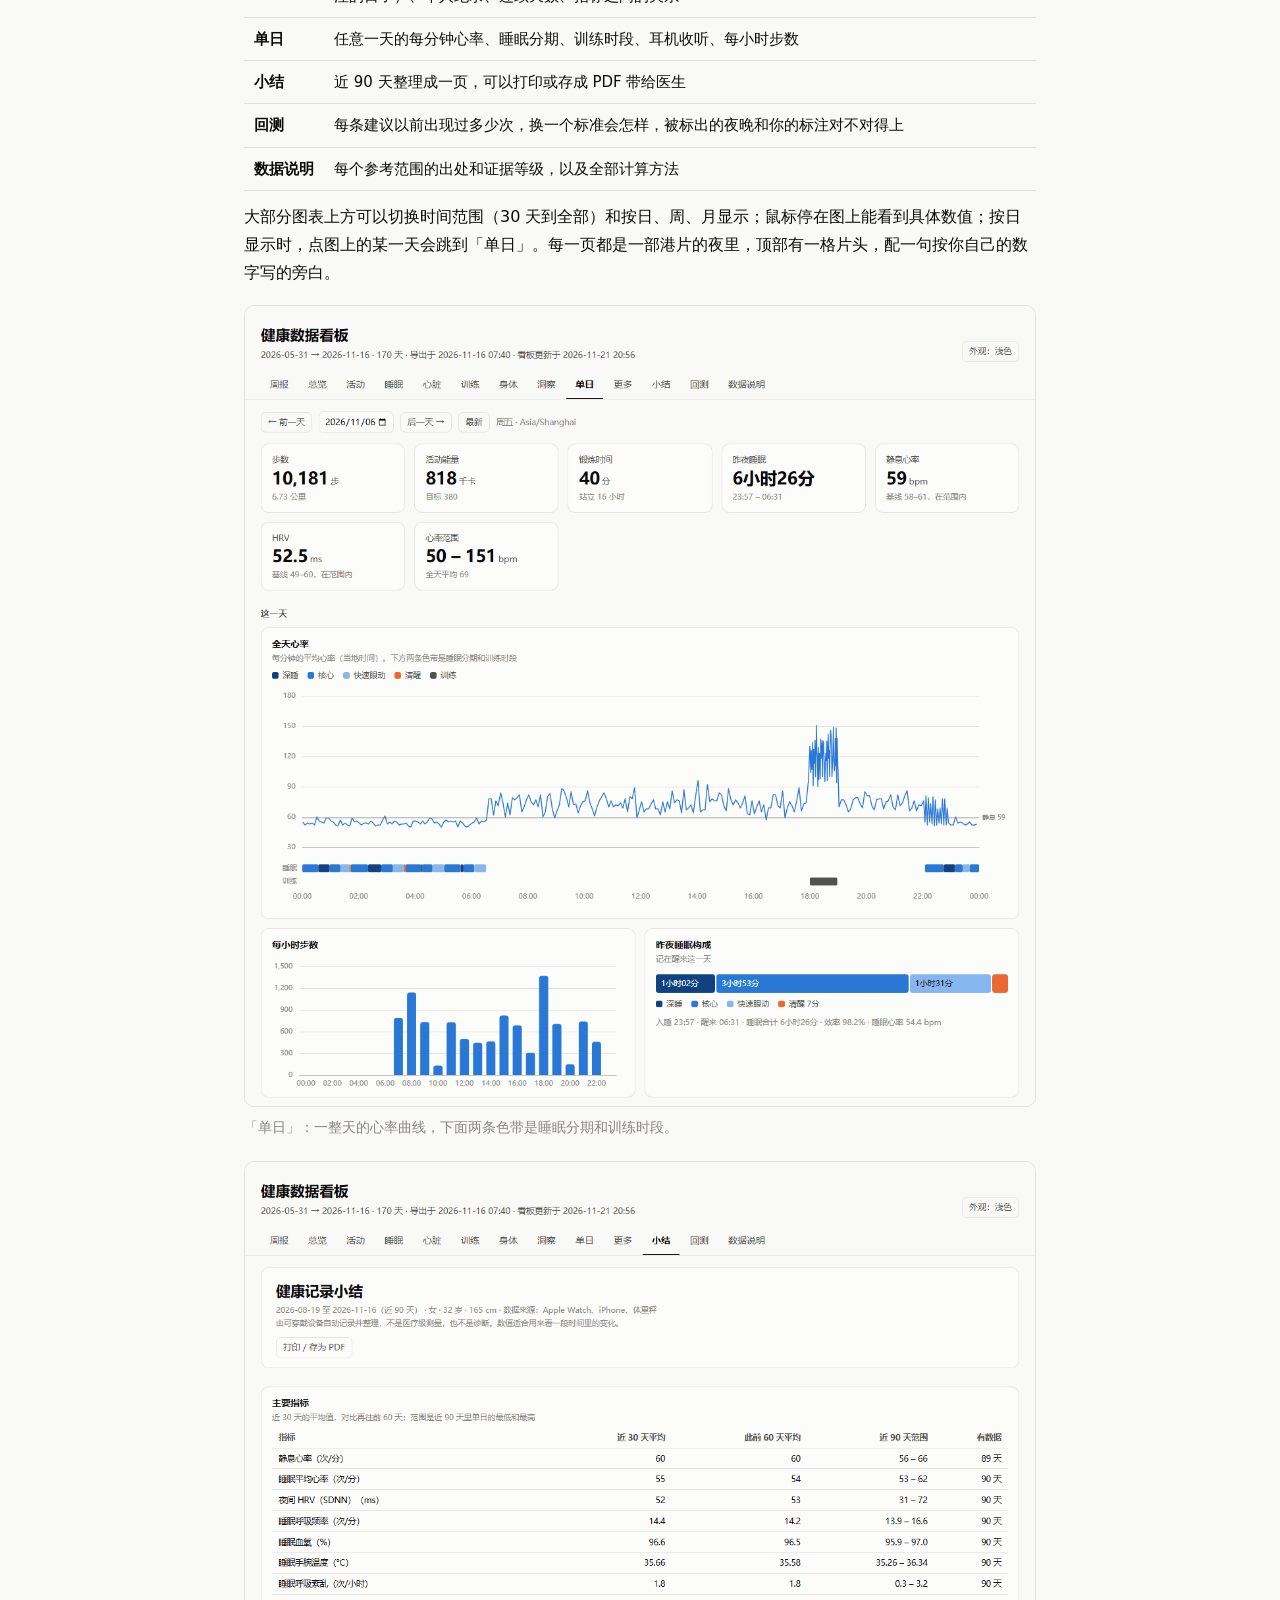
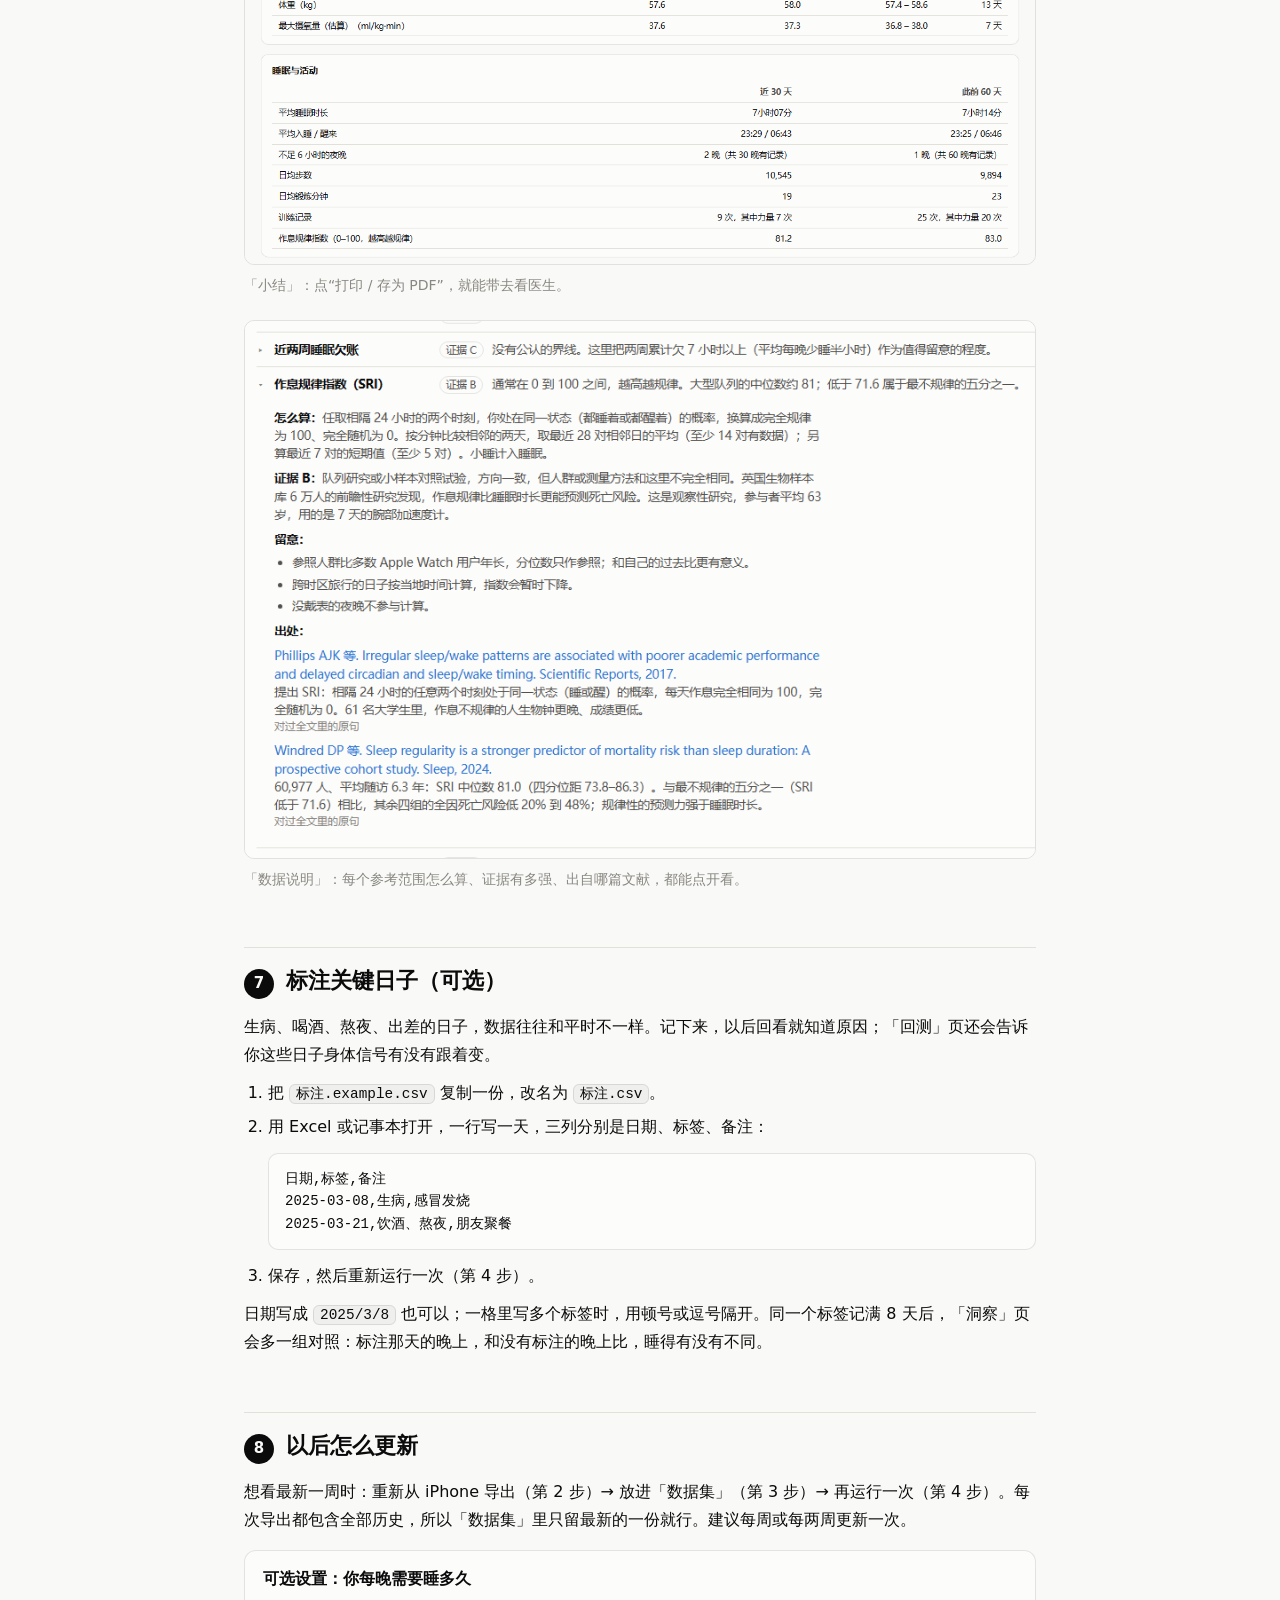
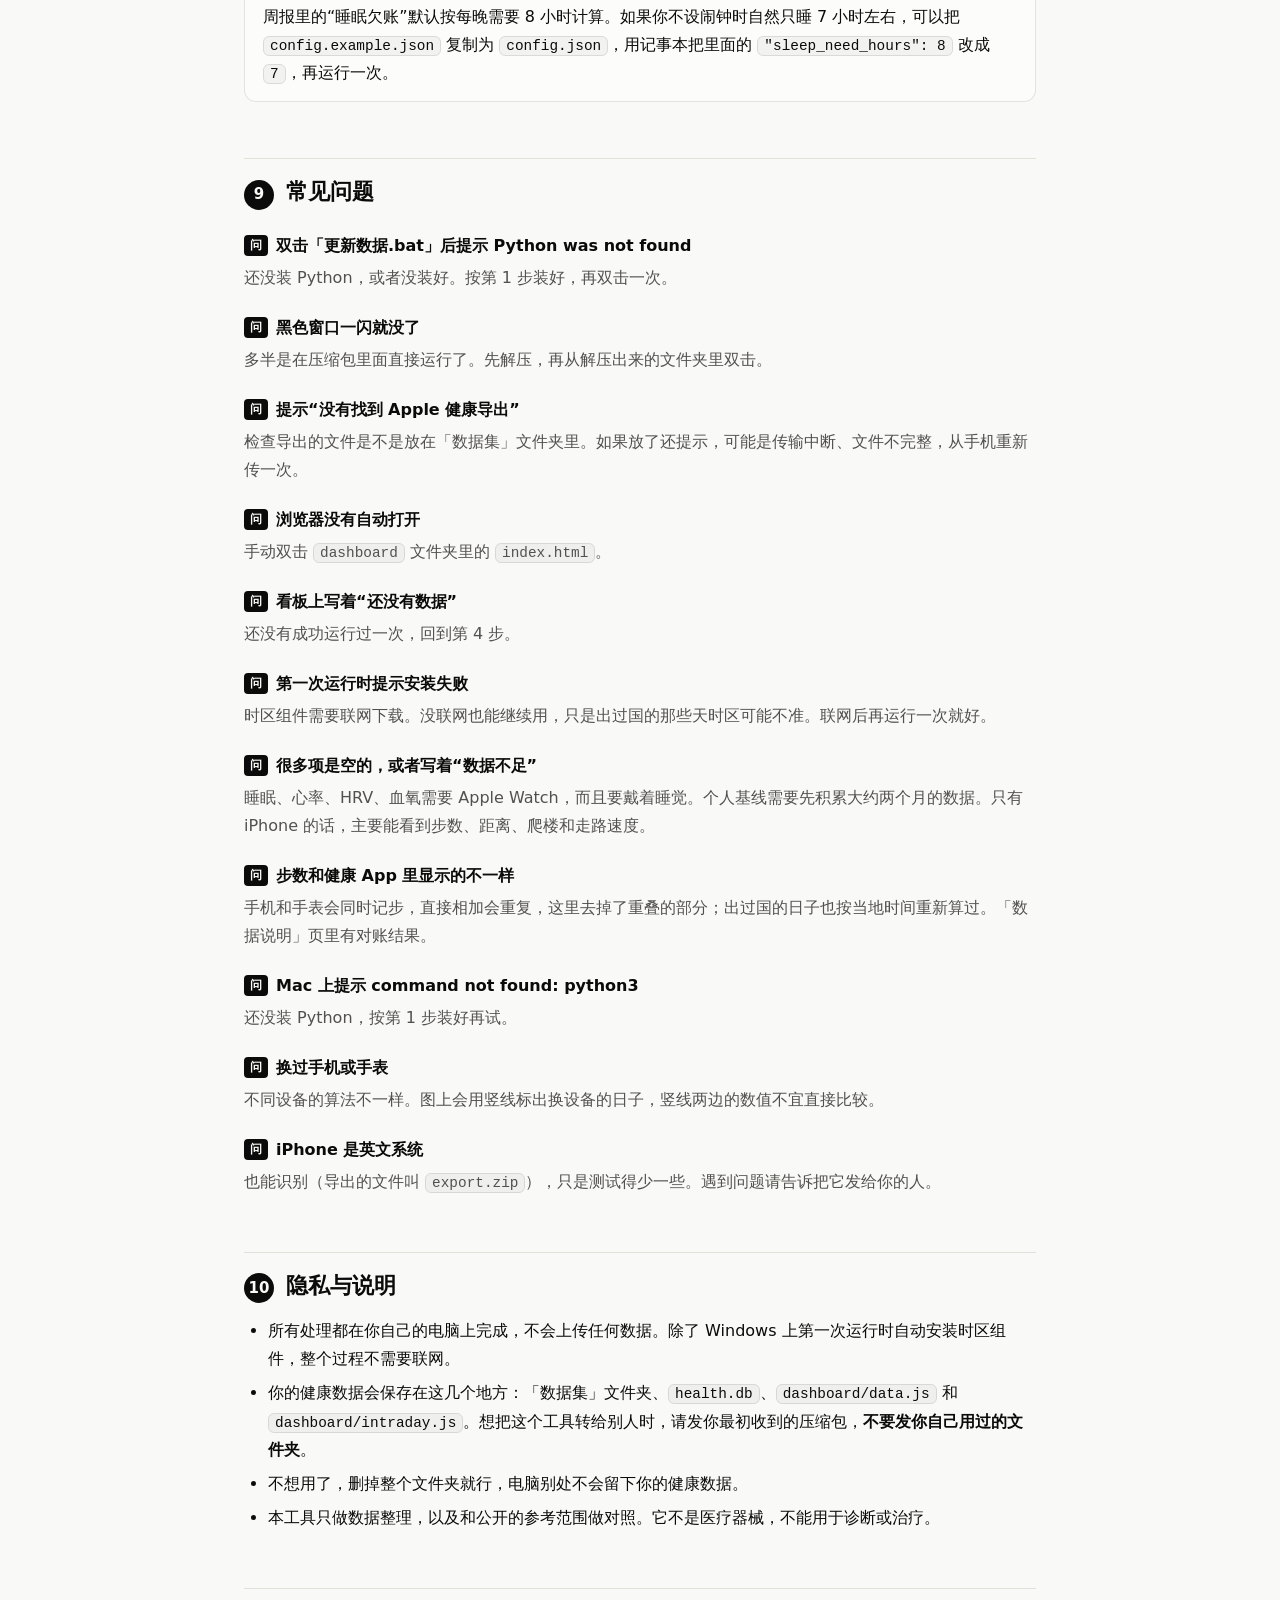
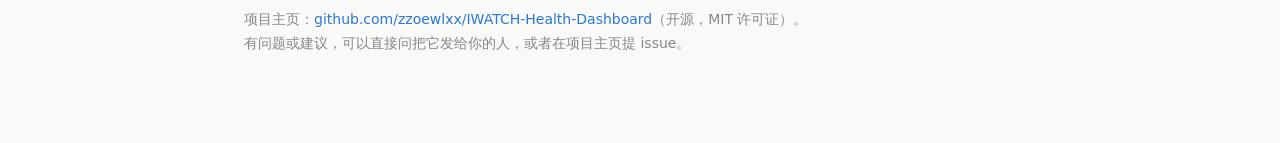
==== commit 7a916214: "Describe the new pages in the user guide" ====
--- a/使用指南.html
+++ b/使用指南.html
@@ -115,7 +115,7 @@
 <header>
   <h1>IWATCH 健康看板 · 使用指南</h1>
   <p class="lead">把 iPhone「健康」App 里的数据，变成一份看得懂的每周健康周报。全程在你自己的电脑上完成，数据不上传。</p>
-  <p class="meta">第一次大约需要 15 分钟 · 适用于 Windows 和 Mac · 以下截图里的数据全部是虚构的演示数据</p>
+  <p class="meta">第一次大约需要 15 分钟 · 适用于 Windows 和 Mac · 以下截图里的数据全部是虚构的演示数据；截图是改版前的样子，现在每一页都换成了港片的夜景，内容和位置基本不变</p>
 
   <div class="quick" aria-label="四个步骤">
     <div><b>第 1 步</b><span>在电脑上装 Python（只需一次）</span></div>
@@ -139,6 +139,17 @@
   </nav>
 </header>
 
+<div class="box">
+  <div class="t">这一版新增（2026 年 11 月 22 日）</div>
+  <ul>
+    <li><b>睡眠心率连续偏高</b>：睡眠心率连续两晚比你平时高出 4 次/分以上，周报会提一句。它和原来的“多项夜间体征同时偏离”各算各的，两边都会显示。</li>
+    <li><b>这算真的变化吗</b>：每个数字的涨跌，如果没超出你自己平时的起伏，就显示“持平”，不再标上下箭头。</li>
+    <li><b>运动强度</b>：按手表记录的用力程度（MET）分出中等强度和高强度，高强度 1 分钟按 2 分钟算，和世卫组织的算法一致。</li>
+    <li><b>你自己的对照</b>：傍晚训练、睡前听耳机、白天日照、你标注的日子，那一晚睡得有没有不同，给出区间，看不出就直说看不出。</li>
+    <li><b>VO₂max 同龄参照</b>：最大摄氧量在同龄同性别的人里大概排在什么位置，并说明手表估算的误差有多大。</li>
+  </ul>
+</div>
+
 <h2 id="before">开始之前</h2>
 <p>你需要：</p>
 <ul>
@@ -248,8 +259,8 @@
   <figcaption>「四个方面」：睡眠和日常活动有分数，恢复和训练负荷只有状态。</figcaption>
 </figure>
 <ul>
-  <li><b>睡眠、日常活动有分数</b>，意思是“对照健康指南完成了多少”。100 分就是完全达到指南推荐：每晚睡 7 小时以上、作息规律、日均 7,000 步、每周 150 分钟运动、2 天力量训练。进度条告诉你分扣在哪里。</li>
-  <li><b>恢复、训练负荷没有分数，只有状态</b>，因为它们只能和你自己的过去比。恢复看的是夜间 HRV 和静息心率有没有离开你平时的范围（图里的浅色带）。这个范围要戴着手表睡觉大约两个月才能建立起来。</li>
+  <li><b>睡眠、日常活动有分数</b>，意思是“对照健康指南完成了多少”。100 分就是完全达到指南推荐：每晚睡 7 小时以上、作息规律、日均 7,000 步、每周 150 分钟中高强度活动（高强度 1 分钟按 2 分钟算）、2 天力量训练。进度条告诉你分扣在哪里。和上一期比，分数的变化如果在你平时的起伏之内，会写“持平”。</li>
+  <li><b>恢复、训练负荷没有分数，只有状态</b>，因为它们只能和你自己的过去比。恢复看的是夜间 HRV 和静息心率有没有离开你平时的范围（图里的浅色带）。这个范围要戴着手表睡觉大约两个月才能建立起来。睡眠心率如果连续几晚比平时高，也会写在这里。</li>
 </ul>
 
 <figure>
@@ -274,16 +285,16 @@
   <thead><tr><th>页面</th><th>看什么</th></tr></thead>
   <tbody>
     <tr><td>总览</td><td>主要指标、关键趋势、逐月对比</td></tr>
-    <tr><td>活动</td><td>步数、三个圆环、能量消耗、距离、爬楼</td></tr>
-    <tr><td>睡眠</td><td>每晚的时长和分期、作息时间线、夜间的心率、HRV、呼吸、血氧、手腕温度</td></tr>
-    <tr><td>心脏</td><td>静息心率、HRV、每天的心率范围、心电图</td></tr>
+    <tr><td>活动</td><td>步数、三个圆环、中等强度和高强度分钟、每周中高强度、生活里的短时高强度片段、能量消耗、距离、爬楼</td></tr>
+    <tr><td>睡眠</td><td>每晚的时长和分期、作息时间线、睡眠心率和平时比（连续几晚偏高会标出来）、夜间的心率、HRV、呼吸、血氧、手腕温度</td></tr>
+    <tr><td>心脏</td><td>静息心率、HRV、VO₂max 和它在同龄同性别人群里的位置、每天的心率范围、心电图</td></tr>
     <tr><td>训练</td><td>每周训练量、心率区间、每一次训练</td></tr>
-    <tr><td>身体</td><td>体重、体脂（需要体脂秤之类的设备写入健康 App）</td></tr>
+    <tr><td>身体</td><td>体重、体脂（需要体脂秤之类的设备写入健康 App）、一周里的体重起伏</td></tr>
     <tr><td>耳机</td><td>做成一部夜里的港片。可以切换看某一副耳机：听了多久、收听日历、一天中什么时候在听、音量和每周声音剂量（对照 WHO 的安全收听标准）、收听性格、AirPods 听力测试的听力图、每一次收听</td></tr>
-    <tr><td>洞察</td><td>最近 7 天相对你自己的基线、个人纪录、连续天数、指标之间的关系</td></tr>
+    <tr><td>洞察</td><td>最近 7 天相对你自己的基线、多大的变化才算数、你自己的对照（傍晚训练、睡前听耳机、日照、你标注的日子）、个人纪录、连续天数、指标之间的关系</td></tr>
     <tr><td>单日</td><td>任意一天的每分钟心率、睡眠分期、训练时段、耳机收听、每小时步数</td></tr>
     <tr><td>小结</td><td>近 90 天整理成一页，可以打印或存成 PDF 带给医生</td></tr>
-    <tr><td>回测</td><td>每条建议以前出现过多少次，换一个标准会怎样</td></tr>
+    <tr><td>回测</td><td>每条建议以前出现过多少次，换一个标准会怎样，被标出的夜晚和你的标注对不对得上</td></tr>
     <tr><td>数据说明</td><td>每个参考范围的出处和证据等级，以及全部计算方法</td></tr>
   </tbody>
 </table>
@@ -312,7 +323,7 @@
 2025-03-21,饮酒、熬夜,朋友聚餐</pre></li>
   <li>保存，然后重新运行一次（第 4 步）。</li>
 </ol>
-<p>日期写成 <code>2025/3/8</code> 也可以；一格里写多个标签时，用顿号或逗号隔开。</p>
+<p>日期写成 <code>2025/3/8</code> 也可以；一格里写多个标签时，用顿号或逗号隔开。同一个标签记满 8 天后，「洞察」页会多一组对照：标注那天的晚上，和没有标注的晚上比，睡得有没有不同。</p>
 
 <h2 id="update"><span class="n">8</span>以后怎么更新</h2>
 <p>想看最新一周时：重新从 iPhone 导出（第 2 步）→ 放进「数据集」（第 3 步）→ 再运行一次（第 4 步）。每次导出都包含全部历史，所以「数据集」里只留最新的一份就行。建议每周或每两周更新一次。</p>
